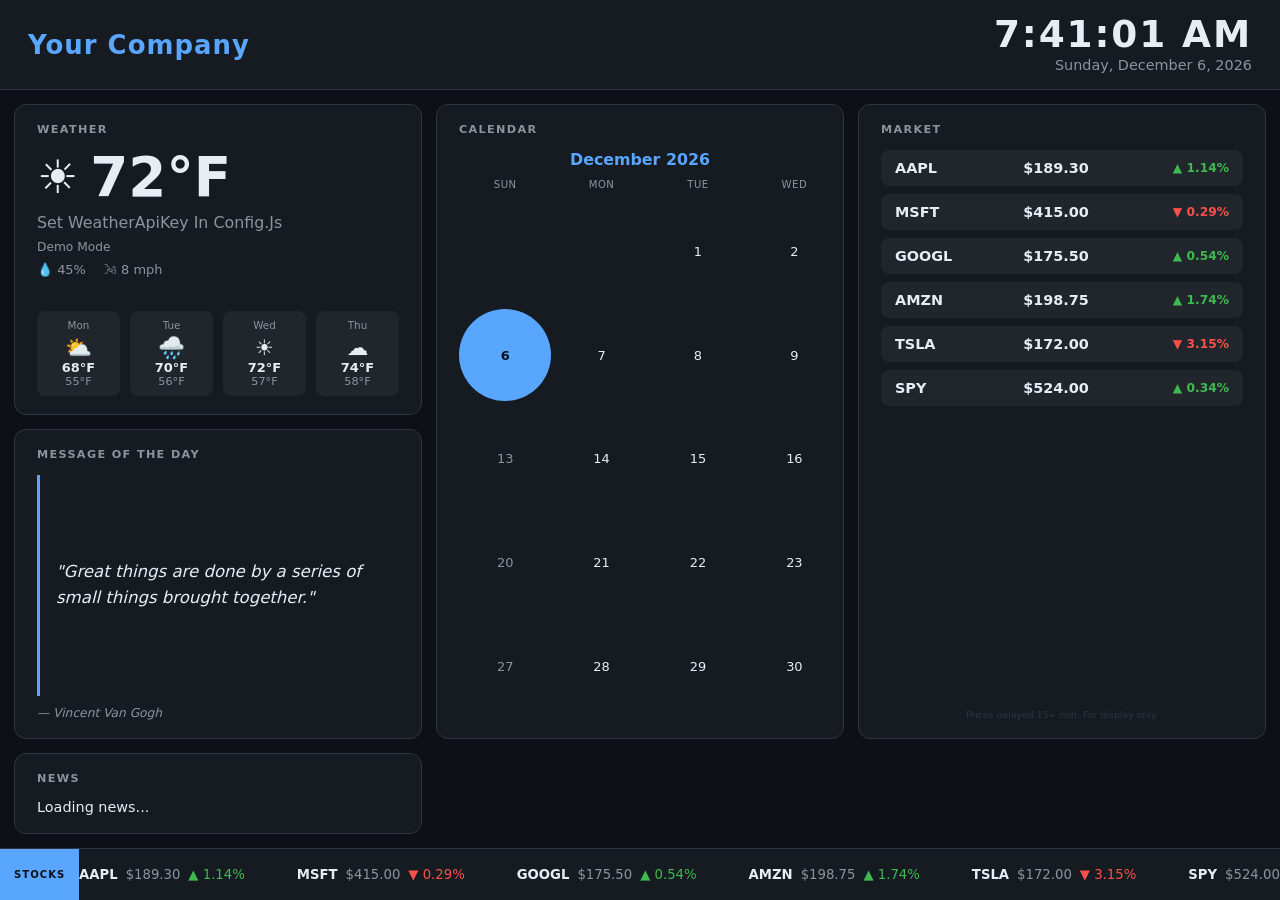
==== index.html @ c3331599 "Add self-contained office display dashboard Full-screen TV dashboard with weather, calendar, stock t" ====
<!DOCTYPE html>
<html lang="en">
<head>
  <meta charset="UTF-8" />
  <meta name="viewport" content="width=device-width, initial-scale=1.0" />
  <title>Office Display</title>
  <link rel="stylesheet" href="styles.css" />
</head>
<body>
  <!-- TOP BAR: Logo + Clock/Date -->
  <header class="top-bar">
    <div class="logo-area">
      <img id="company-logo" src="" alt="Company Logo" />
      <span id="company-name">Your Company</span>
    </div>
    <div class="clock-area">
      <div id="clock">00:00:00</div>
      <div id="date">Loading...</div>
    </div>
  </header>

  <!-- MAIN GRID -->
  <main class="grid">
    <!-- Weather -->
    <section class="card weather-card">
      <h2>Weather</h2>
      <div id="weather-content" class="weather-content">
        <div class="weather-main">
          <span id="weather-icon" class="weather-icon">&#9729;</span>
          <span id="weather-temp" class="weather-temp">--°F</span>
        </div>
        <div id="weather-desc" class="weather-desc">Loading...</div>
        <div id="weather-location" class="weather-location"></div>
        <div class="weather-details">
          <span>&#128167; <span id="weather-humidity">--%</span></span>
          <span>&#127788; <span id="weather-wind">-- mph</span></span>
        </div>
        <div id="weather-forecast" class="weather-forecast"></div>
      </div>
    </section>

    <!-- Calendar -->
    <section class="card calendar-card">
      <h2>Calendar</h2>
      <div id="calendar-container"></div>
    </section>

    <!-- Stock Ticker -->
    <section class="card stocks-card">
      <h2>Market</h2>
      <div id="stocks-container" class="stocks-container"></div>
      <div class="stocks-disclaimer">Prices delayed 15+ min. For display only.</div>
    </section>

    <!-- Daily Message -->
    <section class="card message-card">
      <h2>Message of the Day</h2>
      <blockquote id="daily-message" class="daily-message">Loading...</blockquote>
      <cite id="daily-author" class="daily-author"></cite>
    </section>

    <!-- News Ticker -->
    <section class="card news-card">
      <h2>News</h2>
      <div id="news-container" class="news-container">
        <div id="news-ticker" class="news-ticker">Loading news...</div>
      </div>
    </section>
  </main>

  <!-- BOTTOM TICKER BAR -->
  <footer class="ticker-bar">
    <div class="ticker-label">STOCKS</div>
    <div class="ticker-track-wrapper">
      <div id="bottom-ticker" class="ticker-track">Loading...</div>
    </div>
  </footer>

  <script src="config.js"></script>
  <script src="app.js"></script>
</body>
</html>
---- styles.css ----
/* ============================================================
   OFFICE DISPLAY — STYLES
   1920×1080 (16:9) optimized, scales to any TV resolution
   ============================================================ */

:root {
  --bg:         #0d1117;
  --surface:    #161b22;
  --surface2:   #21262d;
  --border:     #30363d;
  --accent:     #58a6ff;
  --accent2:    #3fb950;
  --red:        #f85149;
  --yellow:     #d29922;
  --text:       #e6edf3;
  --text-muted: #8b949e;
  --font:       'Segoe UI', system-ui, sans-serif;

  --header-h:   90px;
  --footer-h:   52px;
  --gap:        14px;
  --radius:     12px;
}

*, *::before, *::after { box-sizing: border-box; margin: 0; padding: 0; }

html, body {
  width: 100%; height: 100%;
  background: var(--bg);
  color: var(--text);
  font-family: var(--font);
  overflow: hidden;
  user-select: none;
}

/* ── TOP BAR ─────────────────────────────────────────────── */
.top-bar {
  position: fixed;
  top: 0; left: 0; right: 0;
  height: var(--header-h);
  background: var(--surface);
  border-bottom: 1px solid var(--border);
  display: flex;
  align-items: center;
  justify-content: space-between;
  padding: 0 28px;
  z-index: 100;
}

.logo-area {
  display: flex;
  align-items: center;
  gap: 14px;
}

#company-logo {
  height: 52px;
  max-width: 180px;
  object-fit: contain;
  display: none; /* shown by JS when src is set */
}

#company-name {
  font-size: 1.8rem;
  font-weight: 700;
  letter-spacing: 0.04em;
  color: var(--accent);
}

.clock-area {
  text-align: right;
}

#clock {
  font-size: 2.6rem;
  font-weight: 700;
  font-variant-numeric: tabular-nums;
  letter-spacing: 0.05em;
  line-height: 1;
}

#date {
  font-size: 1rem;
  color: var(--text-muted);
  margin-top: 4px;
}

/* ── MAIN GRID ───────────────────────────────────────────── */
main.grid {
  position: fixed;
  top: var(--header-h);
  bottom: var(--footer-h);
  left: 0; right: 0;
  display: grid;
  grid-template-columns: 1fr 1fr 1fr;
  grid-template-rows: 1fr 1fr;
  gap: var(--gap);
  padding: var(--gap);
}

/* card layout assignments */
.weather-card  { grid-column: 1; grid-row: 1; }
.calendar-card { grid-column: 2; grid-row: 1 / span 2; }
.stocks-card   { grid-column: 3; grid-row: 1 / span 2; }
.message-card  { grid-column: 1; grid-row: 2; }
.news-card     { display: none; } /* news shown in footer ticker instead */

/* ── CARD BASE ───────────────────────────────────────────── */
.card {
  background: var(--surface);
  border: 1px solid var(--border);
  border-radius: var(--radius);
  padding: 18px 22px;
  display: flex;
  flex-direction: column;
  overflow: hidden;
}

.card h2 {
  font-size: 0.78rem;
  font-weight: 600;
  letter-spacing: 0.12em;
  text-transform: uppercase;
  color: var(--text-muted);
  margin-bottom: 14px;
  flex-shrink: 0;
}

/* ── WEATHER ─────────────────────────────────────────────── */
.weather-content { flex: 1; display: flex; flex-direction: column; gap: 8px; }

.weather-main {
  display: flex;
  align-items: center;
  gap: 12px;
  flex-shrink: 0;
}

.weather-icon {
  font-size: 3.2rem;
  line-height: 1;
}

.weather-temp {
  font-size: 3.8rem;
  font-weight: 700;
  font-variant-numeric: tabular-nums;
  line-height: 1;
}

.weather-desc {
  font-size: 1.1rem;
  color: var(--text-muted);
  text-transform: capitalize;
}

.weather-location {
  font-size: 0.85rem;
  color: var(--text-muted);
}

.weather-details {
  display: flex;
  gap: 18px;
  font-size: 0.9rem;
  color: var(--text-muted);
}

.weather-forecast {
  display: flex;
  gap: 10px;
  margin-top: auto;
  flex-wrap: wrap;
}

.forecast-day {
  background: var(--surface2);
  border-radius: 8px;
  padding: 8px 10px;
  text-align: center;
  min-width: 68px;
  flex: 1;
}

.forecast-day .f-label { font-size: 0.72rem; color: var(--text-muted); margin-bottom: 4px; }
.forecast-day .f-icon  { font-size: 1.5rem; }
.forecast-day .f-hi    { font-size: 0.9rem; font-weight: 600; }
.forecast-day .f-lo    { font-size: 0.78rem; color: var(--text-muted); }

/* ── CALENDAR ────────────────────────────────────────────── */
#calendar-container {
  flex: 1;
  display: flex;
  flex-direction: column;
}

.cal-header {
  display: flex;
  justify-content: center;
  font-size: 1.1rem;
  font-weight: 600;
  margin-bottom: 10px;
  color: var(--accent);
}

.cal-grid {
  display: grid;
  grid-template-columns: repeat(7, 1fr);
  gap: 4px;
  flex: 1;
}

.cal-grid .day-name {
  font-size: 0.7rem;
  color: var(--text-muted);
  text-align: center;
  text-transform: uppercase;
  letter-spacing: 0.05em;
  padding-bottom: 4px;
}

.cal-grid .day {
  aspect-ratio: 1;
  display: flex;
  align-items: center;
  justify-content: center;
  border-radius: 6px;
  font-size: 0.9rem;
  font-variant-numeric: tabular-nums;
  cursor: default;
}

.cal-grid .day.empty        { background: transparent; }
.cal-grid .day.other-month  { color: var(--border); }
.cal-grid .day.today {
  background: var(--accent);
  color: #0d1117;
  font-weight: 700;
  border-radius: 50%;
}
.cal-grid .day.weekend      { color: var(--text-muted); }

/* ── STOCKS ──────────────────────────────────────────────── */
.stocks-container {
  flex: 1;
  display: flex;
  flex-direction: column;
  gap: 8px;
  overflow: hidden;
}

.stock-row {
  display: flex;
  align-items: center;
  justify-content: space-between;
  background: var(--surface2);
  border-radius: 8px;
  padding: 10px 14px;
  flex-shrink: 0;
}

.stock-symbol {
  font-size: 1rem;
  font-weight: 700;
  min-width: 60px;
}

.stock-price {
  font-size: 1rem;
  font-variant-numeric: tabular-nums;
  font-weight: 600;
}

.stock-change {
  font-size: 0.85rem;
  font-variant-numeric: tabular-nums;
  font-weight: 600;
  min-width: 72px;
  text-align: right;
}

.stock-change.up   { color: var(--accent2); }
.stock-change.down { color: var(--red); }
.stock-change.flat { color: var(--text-muted); }

.stocks-disclaimer {
  font-size: 0.65rem;
  color: var(--border);
  text-align: center;
  margin-top: 6px;
  flex-shrink: 0;
}

/* ── MESSAGE ─────────────────────────────────────────────── */
.message-card {
  justify-content: center;
}

.daily-message {
  font-size: 1.15rem;
  font-style: italic;
  line-height: 1.6;
  color: var(--text);
  border-left: 3px solid var(--accent);
  padding-left: 16px;
  flex: 1;
  display: flex;
  align-items: center;
}

.daily-author {
  font-size: 0.85rem;
  color: var(--text-muted);
  margin-top: 10px;
  flex-shrink: 0;
}

/* ── BOTTOM TICKER ───────────────────────────────────────── */
.ticker-bar {
  position: fixed;
  bottom: 0; left: 0; right: 0;
  height: var(--footer-h);
  background: var(--surface);
  border-top: 1px solid var(--border);
  display: flex;
  align-items: center;
  overflow: hidden;
  z-index: 100;
}

.ticker-label {
  background: var(--accent);
  color: #0d1117;
  font-size: 0.7rem;
  font-weight: 800;
  letter-spacing: 0.1em;
  padding: 0 14px;
  height: 100%;
  display: flex;
  align-items: center;
  flex-shrink: 0;
  z-index: 1;
}

.ticker-track-wrapper {
  flex: 1;
  overflow: hidden;
  position: relative;
  height: 100%;
  display: flex;
  align-items: center;
}

.ticker-track {
  display: flex;
  align-items: center;
  white-space: nowrap;
  font-size: 0.92rem;
  font-variant-numeric: tabular-nums;
  animation: ticker-scroll 60s linear infinite;
  will-change: transform;
}

@keyframes ticker-scroll {
  from { transform: translateX(100vw); }
  to   { transform: translateX(-100%); }
}

.ticker-item {
  margin-right: 52px;
  display: inline-flex;
  align-items: center;
  gap: 8px;
}

.ticker-sym  { font-weight: 700; color: var(--text); }
.ticker-price { color: var(--text-muted); }
.ticker-chg.up   { color: var(--accent2); }
.ticker-chg.down { color: var(--red); }
.ticker-chg.flat { color: var(--text-muted); }

/* ── NEWS CARD (hidden – shown via ticker bar on bottom) ─── */

/* ── RESPONSIVE SCALING ──────────────────────────────────── */
/* The dashboard is designed for 1920×1080.
   At other sizes the font-size on <html> scales everything. */
@media (max-width: 1400px) { html { font-size: 90%; } }
@media (max-width: 1100px) { html { font-size: 78%; } }
@media (max-width:  800px) {
  html { font-size: 65%; }
  main.grid {
    grid-template-columns: 1fr 1fr;
    grid-template-rows: auto auto auto;
  }
  .calendar-card { grid-column: 1 / span 2; grid-row: 2; }
  .stocks-card   { grid-column: 1 / span 2; grid-row: 3; }
  .message-card  { grid-column: 1 / span 2; grid-row: 4; }
}

/* ── UTILITY ─────────────────────────────────────────────── */
.loading { color: var(--text-muted); font-style: italic; }
.error   { color: var(--red); font-size: 0.85rem; }
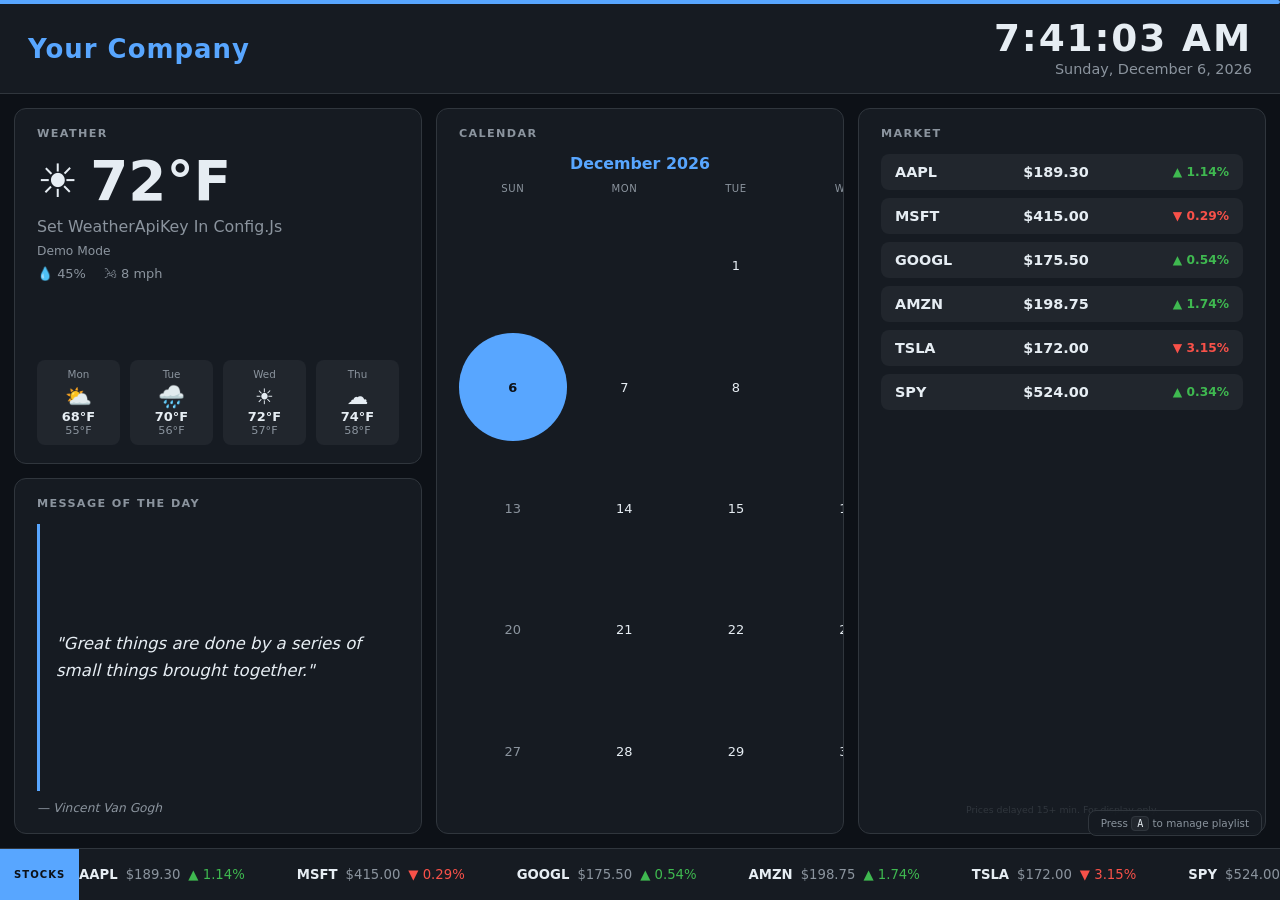
==== commit 994f1cfa: "Add Anthias-inspired playlist engine and management UI Ports the core digital-signage features from " ====
--- a/index.html
+++ b/index.html
@@ -7,8 +7,20 @@
   <link rel="stylesheet" href="styles.css" />
 </head>
 <body>
-  <!-- TOP BAR: Logo + Clock/Date -->
-  <header class="top-bar">
+
+  <!-- Slide progress bar (top of screen, always visible) -->
+  <div id="slide-progress-bar" class="slide-progress-bar"></div>
+
+  <!-- Fullscreen overlay for image / video / URL slides -->
+  <div id="slide-overlay" class="slide-overlay hidden">
+    <img      id="slide-img"    class="slide-asset hidden" alt="" />
+    <video    id="slide-video"  class="slide-asset hidden" autoplay muted playsinline></video>
+    <iframe   id="slide-iframe" class="slide-asset hidden" sandbox="allow-scripts allow-same-origin allow-forms allow-popups" allowfullscreen></iframe>
+    <div id="slide-name-badge" class="slide-name-badge"></div>
+  </div>
+
+  <!-- TOP BAR: Logo + Clock/Date (dashboard slide only) -->
+  <header class="top-bar dashboard-only">
     <div class="logo-area">
       <img id="company-logo" src="" alt="Company Logo" />
       <span id="company-name">Your Company</span>
@@ -19,8 +31,9 @@
     </div>
   </header>
 
-  <!-- MAIN GRID -->
-  <main class="grid">
+  <!-- MAIN GRID (dashboard slide only) -->
+  <main class="grid dashboard-only">
+
     <!-- Weather -->
     <section class="card weather-card">
       <h2>Weather</h2>
@@ -59,23 +72,19 @@
       <cite id="daily-author" class="daily-author"></cite>
     </section>
 
-    <!-- News Ticker -->
-    <section class="card news-card">
-      <h2>News</h2>
-      <div id="news-container" class="news-container">
-        <div id="news-ticker" class="news-ticker">Loading news...</div>
-      </div>
-    </section>
   </main>
 
-  <!-- BOTTOM TICKER BAR -->
-  <footer class="ticker-bar">
+  <!-- BOTTOM TICKER BAR (dashboard slide only) -->
+  <footer class="ticker-bar dashboard-only">
     <div class="ticker-label">STOCKS</div>
     <div class="ticker-track-wrapper">
       <div id="bottom-ticker" class="ticker-track">Loading...</div>
     </div>
   </footer>
 
+  <!-- Admin shortcut hint (shown briefly on load) -->
+  <div id="admin-hint" class="admin-hint">Press <kbd>A</kbd> to manage playlist</div>
+
   <script src="config.js"></script>
   <script src="app.js"></script>
 </body>
--- a/styles.css
+++ b/styles.css
@@ -20,6 +20,7 @@
   --footer-h:   52px;
   --gap:        14px;
   --radius:     12px;
+  --progress-h: 4px;
 }
 
 *, *::before, *::after { box-sizing: border-box; margin: 0; padding: 0; }
@@ -33,10 +34,98 @@
   user-select: none;
 }
 
+/* ── SLIDE PROGRESS BAR (always on top) ──────────────────── */
+
+.slide-progress-bar {
+  position: fixed;
+  top: 0; left: 0;
+  height: var(--progress-h);
+  width: 0%;
+  background: var(--accent);
+  z-index: 9999;
+  border-radius: 0 2px 2px 0;
+  /* transition set dynamically by JS */
+}
+
+/* ── SLIDE OVERLAY (image / video / url slides) ──────────── */
+
+.slide-overlay {
+  position: fixed;
+  inset: 0;
+  background: #000;
+  z-index: 200;
+  display: flex;
+  align-items: center;
+  justify-content: center;
+}
+
+.slide-overlay.hidden { display: none; }
+
+.slide-asset {
+  width: 100%;
+  height: 100%;
+  object-fit: contain; /* images/video fill while preserving ratio */
+  border: none;
+}
+
+.slide-asset.hidden { display: none; }
+
+/* iframes fill completely */
+iframe.slide-asset {
+  object-fit: unset;
+  position: absolute;
+  inset: 0;
+}
+
+.slide-name-badge {
+  position: absolute;
+  bottom: calc(var(--progress-h) + 8px);
+  left: 50%;
+  transform: translateX(-50%);
+  background: rgba(0,0,0,0.55);
+  color: var(--text-muted);
+  font-size: 0.75rem;
+  padding: 4px 14px;
+  border-radius: 20px;
+  letter-spacing: 0.06em;
+  pointer-events: none;
+  opacity: 0.8;
+}
+
+/* ── ADMIN SHORTCUT HINT ─────────────────────────────────── */
+
+.admin-hint {
+  position: fixed;
+  bottom: calc(var(--footer-h) + 12px);
+  right: 18px;
+  background: rgba(22,27,34,0.9);
+  border: 1px solid var(--border);
+  color: var(--text-muted);
+  font-size: 0.72rem;
+  padding: 6px 12px;
+  border-radius: 8px;
+  z-index: 300;
+  opacity: 0;
+  transition: opacity 0.5s;
+  pointer-events: none;
+}
+
+.admin-hint.visible { opacity: 1; }
+
+.admin-hint kbd {
+  background: var(--surface2);
+  border: 1px solid var(--border);
+  border-radius: 4px;
+  padding: 1px 5px;
+  font-size: 0.7rem;
+  color: var(--text);
+}
+
 /* ── TOP BAR ─────────────────────────────────────────────── */
+
 .top-bar {
   position: fixed;
-  top: 0; left: 0; right: 0;
+  top: var(--progress-h); left: 0; right: 0;
   height: var(--header-h);
   background: var(--surface);
   border-bottom: 1px solid var(--border);
@@ -46,6 +135,10 @@
   padding: 0 28px;
   z-index: 100;
 }
+
+.top-bar.hidden,
+main.grid.hidden,
+footer.ticker-bar.hidden { display: none; }
 
 .logo-area {
   display: flex;
@@ -57,7 +150,7 @@
   height: 52px;
   max-width: 180px;
   object-fit: contain;
-  display: none; /* shown by JS when src is set */
+  display: none;
 }
 
 #company-name {
@@ -67,9 +160,7 @@
   color: var(--accent);
 }
 
-.clock-area {
-  text-align: right;
-}
+.clock-area { text-align: right; }
 
 #clock {
   font-size: 2.6rem;
@@ -86,9 +177,10 @@
 }
 
 /* ── MAIN GRID ───────────────────────────────────────────── */
+
 main.grid {
   position: fixed;
-  top: var(--header-h);
+  top: calc(var(--header-h) + var(--progress-h));
   bottom: var(--footer-h);
   left: 0; right: 0;
   display: grid;
@@ -98,14 +190,13 @@
   padding: var(--gap);
 }
 
-/* card layout assignments */
 .weather-card  { grid-column: 1; grid-row: 1; }
 .calendar-card { grid-column: 2; grid-row: 1 / span 2; }
 .stocks-card   { grid-column: 3; grid-row: 1 / span 2; }
 .message-card  { grid-column: 1; grid-row: 2; }
-.news-card     { display: none; } /* news shown in footer ticker instead */
 
 /* ── CARD BASE ───────────────────────────────────────────── */
+
 .card {
   background: var(--surface);
   border: 1px solid var(--border);
@@ -127,6 +218,7 @@
 }
 
 /* ── WEATHER ─────────────────────────────────────────────── */
+
 .weather-content { flex: 1; display: flex; flex-direction: column; gap: 8px; }
 
 .weather-main {
@@ -136,11 +228,7 @@
   flex-shrink: 0;
 }
 
-.weather-icon {
-  font-size: 3.2rem;
-  line-height: 1;
-}
-
+.weather-icon { font-size: 3.2rem; line-height: 1; }
 .weather-temp {
   font-size: 3.8rem;
   font-weight: 700;
@@ -148,16 +236,8 @@
   line-height: 1;
 }
 
-.weather-desc {
-  font-size: 1.1rem;
-  color: var(--text-muted);
-  text-transform: capitalize;
-}
-
-.weather-location {
-  font-size: 0.85rem;
-  color: var(--text-muted);
-}
+.weather-desc    { font-size: 1.1rem; color: var(--text-muted); text-transform: capitalize; }
+.weather-location { font-size: 0.85rem; color: var(--text-muted); }
 
 .weather-details {
   display: flex;
@@ -188,6 +268,7 @@
 .forecast-day .f-lo    { font-size: 0.78rem; color: var(--text-muted); }
 
 /* ── CALENDAR ────────────────────────────────────────────── */
+
 #calendar-container {
   flex: 1;
   display: flex;
@@ -227,20 +308,20 @@
   border-radius: 6px;
   font-size: 0.9rem;
   font-variant-numeric: tabular-nums;
-  cursor: default;
-}
-
-.cal-grid .day.empty        { background: transparent; }
-.cal-grid .day.other-month  { color: var(--border); }
+}
+
+.cal-grid .day.empty       { background: transparent; }
+.cal-grid .day.other-month { color: var(--border); }
 .cal-grid .day.today {
   background: var(--accent);
   color: #0d1117;
   font-weight: 700;
   border-radius: 50%;
 }
-.cal-grid .day.weekend      { color: var(--text-muted); }
+.cal-grid .day.weekend { color: var(--text-muted); }
 
 /* ── STOCKS ──────────────────────────────────────────────── */
+
 .stocks-container {
   flex: 1;
   display: flex;
@@ -259,26 +340,9 @@
   flex-shrink: 0;
 }
 
-.stock-symbol {
-  font-size: 1rem;
-  font-weight: 700;
-  min-width: 60px;
-}
-
-.stock-price {
-  font-size: 1rem;
-  font-variant-numeric: tabular-nums;
-  font-weight: 600;
-}
-
-.stock-change {
-  font-size: 0.85rem;
-  font-variant-numeric: tabular-nums;
-  font-weight: 600;
-  min-width: 72px;
-  text-align: right;
-}
-
+.stock-symbol  { font-size: 1rem; font-weight: 700; min-width: 60px; }
+.stock-price   { font-size: 1rem; font-variant-numeric: tabular-nums; font-weight: 600; }
+.stock-change  { font-size: 0.85rem; font-variant-numeric: tabular-nums; font-weight: 600; min-width: 72px; text-align: right; }
 .stock-change.up   { color: var(--accent2); }
 .stock-change.down { color: var(--red); }
 .stock-change.flat { color: var(--text-muted); }
@@ -292,9 +356,8 @@
 }
 
 /* ── MESSAGE ─────────────────────────────────────────────── */
-.message-card {
-  justify-content: center;
-}
+
+.message-card { justify-content: center; }
 
 .daily-message {
   font-size: 1.15rem;
@@ -316,6 +379,7 @@
 }
 
 /* ── BOTTOM TICKER ───────────────────────────────────────── */
+
 .ticker-bar {
   position: fixed;
   bottom: 0; left: 0; right: 0;
@@ -366,24 +430,15 @@
   to   { transform: translateX(-100%); }
 }
 
-.ticker-item {
-  margin-right: 52px;
-  display: inline-flex;
-  align-items: center;
-  gap: 8px;
-}
-
-.ticker-sym  { font-weight: 700; color: var(--text); }
+.ticker-item { margin-right: 52px; display: inline-flex; align-items: center; gap: 8px; }
+.ticker-sym   { font-weight: 700; color: var(--text); }
 .ticker-price { color: var(--text-muted); }
 .ticker-chg.up   { color: var(--accent2); }
 .ticker-chg.down { color: var(--red); }
 .ticker-chg.flat { color: var(--text-muted); }
 
-/* ── NEWS CARD (hidden – shown via ticker bar on bottom) ─── */
-
 /* ── RESPONSIVE SCALING ──────────────────────────────────── */
-/* The dashboard is designed for 1920×1080.
-   At other sizes the font-size on <html> scales everything. */
+
 @media (max-width: 1400px) { html { font-size: 90%; } }
 @media (max-width: 1100px) { html { font-size: 78%; } }
 @media (max-width:  800px) {
@@ -398,5 +453,415 @@
 }
 
 /* ── UTILITY ─────────────────────────────────────────────── */
+
 .loading { color: var(--text-muted); font-style: italic; }
 .error   { color: var(--red); font-size: 0.85rem; }
+.hidden  { display: none !important; }
+
+/* ============================================================
+   ADMIN UI STYLES
+   ============================================================ */
+
+.admin-body {
+  overflow: auto;
+  background: var(--bg);
+  min-height: 100vh;
+}
+
+.admin-header {
+  position: sticky;
+  top: 0;
+  background: var(--surface);
+  border-bottom: 1px solid var(--border);
+  padding: 16px 28px;
+  display: flex;
+  align-items: center;
+  justify-content: space-between;
+  z-index: 50;
+}
+
+.admin-header h1 {
+  font-size: 1.2rem;
+  font-weight: 700;
+  color: var(--accent);
+  display: flex;
+  align-items: center;
+  gap: 10px;
+}
+
+.admin-header h1 .dot {
+  width: 10px; height: 10px;
+  background: var(--accent2);
+  border-radius: 50%;
+  display: inline-block;
+  animation: pulse 2s infinite;
+}
+
+@keyframes pulse {
+  0%,100% { opacity: 1; }
+  50%      { opacity: 0.3; }
+}
+
+.admin-nav { display: flex; align-items: center; gap: 10px; }
+
+.btn {
+  display: inline-flex;
+  align-items: center;
+  gap: 6px;
+  padding: 8px 16px;
+  border-radius: 8px;
+  font-size: 0.85rem;
+  font-weight: 600;
+  border: 1px solid transparent;
+  cursor: pointer;
+  transition: opacity 0.15s, background 0.15s;
+  text-decoration: none;
+  font-family: var(--font);
+}
+
+.btn:hover { opacity: 0.85; }
+
+.btn-primary  { background: var(--accent);  color: #0d1117; border-color: var(--accent);  }
+.btn-success  { background: var(--accent2); color: #0d1117; border-color: var(--accent2); }
+.btn-danger   { background: var(--red);     color: #fff;    border-color: var(--red);     }
+.btn-ghost    { background: transparent;    color: var(--text); border-color: var(--border); }
+.btn-sm       { padding: 5px 10px; font-size: 0.78rem; }
+
+.admin-main { max-width: 960px; margin: 0 auto; padding: 28px 24px 80px; }
+
+/* ── Playlist table ──────────────────────────────────────── */
+
+.playlist-header {
+  display: flex;
+  align-items: center;
+  justify-content: space-between;
+  margin-bottom: 16px;
+}
+
+.playlist-header h2 {
+  font-size: 1rem;
+  font-weight: 600;
+  color: var(--text);
+}
+
+.playlist-meta {
+  font-size: 0.8rem;
+  color: var(--text-muted);
+}
+
+.asset-list { display: flex; flex-direction: column; gap: 10px; }
+
+.asset-row {
+  background: var(--surface);
+  border: 1px solid var(--border);
+  border-radius: var(--radius);
+  padding: 14px 16px;
+  display: grid;
+  grid-template-columns: 32px 1fr auto;
+  align-items: center;
+  gap: 14px;
+  transition: border-color 0.15s;
+}
+
+.asset-row:hover { border-color: var(--accent); }
+.asset-row.disabled { opacity: 0.45; }
+
+.asset-drag-handle {
+  color: var(--border);
+  font-size: 1.1rem;
+  cursor: grab;
+  text-align: center;
+  line-height: 1;
+}
+
+.asset-drag-handle:active { cursor: grabbing; }
+
+.asset-info { min-width: 0; }
+
+.asset-name {
+  font-size: 0.95rem;
+  font-weight: 600;
+  color: var(--text);
+  white-space: nowrap;
+  overflow: hidden;
+  text-overflow: ellipsis;
+}
+
+.asset-meta {
+  display: flex;
+  align-items: center;
+  gap: 10px;
+  margin-top: 4px;
+  flex-wrap: wrap;
+}
+
+.badge {
+  font-size: 0.65rem;
+  font-weight: 700;
+  letter-spacing: 0.08em;
+  text-transform: uppercase;
+  padding: 2px 8px;
+  border-radius: 20px;
+}
+
+.badge-dashboard { background: rgba(88,166,255,0.15); color: var(--accent);  }
+.badge-image     { background: rgba(63,185,80,0.15);  color: var(--accent2); }
+.badge-video     { background: rgba(210,153,34,0.2);  color: var(--yellow);  }
+.badge-url       { background: rgba(248,81,73,0.15);  color: var(--red);     }
+
+.asset-schedule-info {
+  font-size: 0.72rem;
+  color: var(--text-muted);
+}
+
+.asset-duration {
+  font-size: 0.72rem;
+  color: var(--text-muted);
+}
+
+.asset-actions {
+  display: flex;
+  align-items: center;
+  gap: 6px;
+  flex-shrink: 0;
+}
+
+/* Toggle switch */
+.toggle-switch {
+  position: relative;
+  width: 36px;
+  height: 20px;
+  flex-shrink: 0;
+}
+
+.toggle-switch input { opacity: 0; width: 0; height: 0; }
+
+.toggle-track {
+  position: absolute;
+  inset: 0;
+  background: var(--surface2);
+  border: 1px solid var(--border);
+  border-radius: 20px;
+  cursor: pointer;
+  transition: background 0.2s;
+}
+
+.toggle-track::after {
+  content: '';
+  position: absolute;
+  top: 2px; left: 2px;
+  width: 14px; height: 14px;
+  background: var(--text-muted);
+  border-radius: 50%;
+  transition: transform 0.2s, background 0.2s;
+}
+
+.toggle-switch input:checked + .toggle-track {
+  background: rgba(63,185,80,0.3);
+  border-color: var(--accent2);
+}
+
+.toggle-switch input:checked + .toggle-track::after {
+  transform: translateX(16px);
+  background: var(--accent2);
+}
+
+/* Empty state */
+.empty-state {
+  text-align: center;
+  padding: 60px 20px;
+  color: var(--text-muted);
+}
+
+.empty-state .empty-icon { font-size: 3rem; margin-bottom: 12px; }
+.empty-state p { font-size: 0.95rem; }
+
+/* ── Modal ───────────────────────────────────────────────── */
+
+.modal-backdrop {
+  position: fixed;
+  inset: 0;
+  background: rgba(0,0,0,0.65);
+  z-index: 400;
+  display: flex;
+  align-items: center;
+  justify-content: center;
+  padding: 20px;
+}
+
+.modal-backdrop.hidden { display: none; }
+
+.modal {
+  background: var(--surface);
+  border: 1px solid var(--border);
+  border-radius: 14px;
+  width: 100%;
+  max-width: 540px;
+  max-height: 90vh;
+  overflow-y: auto;
+  box-shadow: 0 24px 64px rgba(0,0,0,0.5);
+}
+
+.modal-header {
+  padding: 20px 24px 0;
+  display: flex;
+  align-items: center;
+  justify-content: space-between;
+}
+
+.modal-header h3 { font-size: 1rem; font-weight: 700; }
+
+.modal-close {
+  background: none;
+  border: none;
+  color: var(--text-muted);
+  font-size: 1.4rem;
+  cursor: pointer;
+  line-height: 1;
+  padding: 0 4px;
+}
+
+.modal-close:hover { color: var(--text); }
+
+.modal-body { padding: 20px 24px; }
+
+.modal-footer {
+  padding: 0 24px 20px;
+  display: flex;
+  justify-content: flex-end;
+  gap: 10px;
+}
+
+/* ── Form ────────────────────────────────────────────────── */
+
+.form-group { margin-bottom: 16px; }
+
+.form-row {
+  display: grid;
+  grid-template-columns: 1fr 1fr;
+  gap: 12px;
+}
+
+label {
+  display: block;
+  font-size: 0.78rem;
+  font-weight: 600;
+  color: var(--text-muted);
+  margin-bottom: 6px;
+  letter-spacing: 0.04em;
+  text-transform: uppercase;
+}
+
+input[type="text"],
+input[type="url"],
+input[type="number"],
+input[type="date"],
+input[type="time"],
+select,
+textarea {
+  width: 100%;
+  background: var(--surface2);
+  border: 1px solid var(--border);
+  border-radius: 8px;
+  color: var(--text);
+  font-family: var(--font);
+  font-size: 0.9rem;
+  padding: 8px 12px;
+  outline: none;
+  transition: border-color 0.15s;
+}
+
+input:focus, select:focus, textarea:focus {
+  border-color: var(--accent);
+}
+
+input[type="file"] {
+  background: var(--surface2);
+  border: 1px solid var(--border);
+  border-radius: 8px;
+  color: var(--text);
+  font-family: var(--font);
+  font-size: 0.85rem;
+  padding: 6px 10px;
+  width: 100%;
+  cursor: pointer;
+}
+
+.form-hint {
+  font-size: 0.72rem;
+  color: var(--text-muted);
+  margin-top: 4px;
+}
+
+.field-hidden { display: none; }
+
+/* Days-of-week checkboxes */
+.dow-grid {
+  display: flex;
+  gap: 6px;
+  flex-wrap: wrap;
+}
+
+.dow-btn {
+  background: var(--surface2);
+  border: 1px solid var(--border);
+  color: var(--text-muted);
+  font-size: 0.72rem;
+  font-weight: 600;
+  width: 36px;
+  height: 36px;
+  border-radius: 8px;
+  cursor: pointer;
+  display: flex;
+  align-items: center;
+  justify-content: center;
+  transition: background 0.15s, color 0.15s, border-color 0.15s;
+}
+
+.dow-btn.active {
+  background: rgba(88,166,255,0.2);
+  border-color: var(--accent);
+  color: var(--accent);
+}
+
+/* Section divider */
+.form-section-title {
+  font-size: 0.7rem;
+  font-weight: 700;
+  letter-spacing: 0.1em;
+  text-transform: uppercase;
+  color: var(--text-muted);
+  border-bottom: 1px solid var(--border);
+  padding-bottom: 6px;
+  margin-bottom: 14px;
+  margin-top: 4px;
+}
+
+/* Toast notification */
+.toast {
+  position: fixed;
+  bottom: 24px;
+  left: 50%;
+  transform: translateX(-50%) translateY(20px);
+  background: var(--surface2);
+  border: 1px solid var(--accent2);
+  color: var(--text);
+  font-size: 0.85rem;
+  padding: 10px 20px;
+  border-radius: 8px;
+  z-index: 500;
+  opacity: 0;
+  transition: opacity 0.3s, transform 0.3s;
+  pointer-events: none;
+}
+
+.toast.visible {
+  opacity: 1;
+  transform: translateX(-50%) translateY(0);
+}
+
+/* Drag-over highlight */
+.asset-row.drag-over {
+  border-color: var(--accent);
+  background: rgba(88,166,255,0.05);
+}
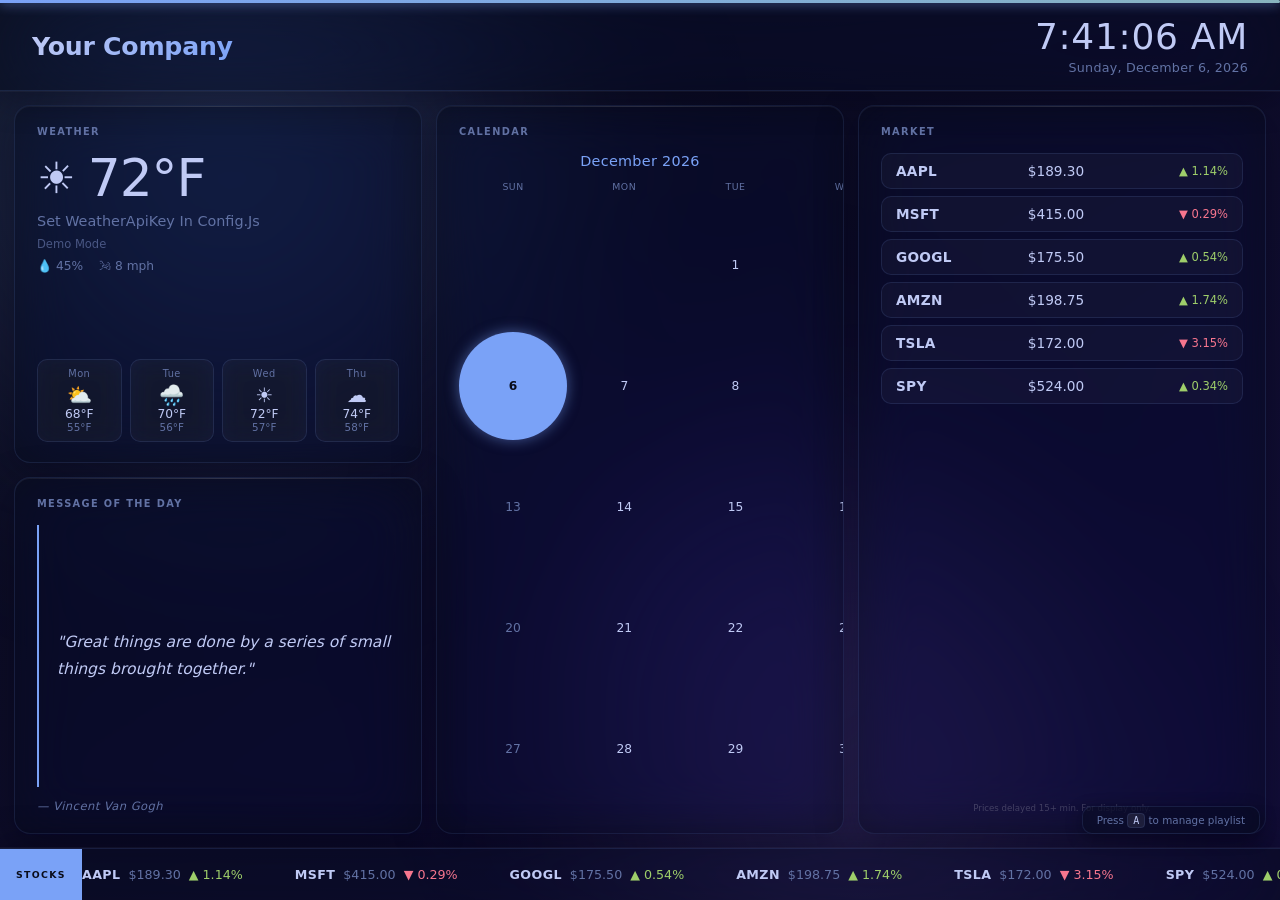
==== commit 3417254e: "Add glassmorphism aesthetic and theme system Visual overhaul to Apple-style glassmorphism: - Animate" ====
--- a/index.html
+++ b/index.html
@@ -7,6 +7,13 @@
   <link rel="stylesheet" href="styles.css" />
 </head>
 <body>
+
+  <!-- Animated background blobs (glassmorphism base layer) -->
+  <div class="bg-layer">
+    <div class="bg-blob b1"></div>
+    <div class="bg-blob b2"></div>
+    <div class="bg-blob b3"></div>
+  </div>
 
   <!-- Slide progress bar (top of screen, always visible) -->
   <div id="slide-progress-bar" class="slide-progress-bar"></div>
@@ -19,7 +26,7 @@
     <div id="slide-name-badge" class="slide-name-badge"></div>
   </div>
 
-  <!-- TOP BAR: Logo + Clock/Date (dashboard slide only) -->
+  <!-- TOP BAR: Logo + Clock/Date -->
   <header class="top-bar dashboard-only">
     <div class="logo-area">
       <img id="company-logo" src="" alt="Company Logo" />
@@ -31,10 +38,9 @@
     </div>
   </header>
 
-  <!-- MAIN GRID (dashboard slide only) -->
+  <!-- MAIN GRID -->
   <main class="grid dashboard-only">
 
-    <!-- Weather -->
     <section class="card weather-card">
       <h2>Weather</h2>
       <div id="weather-content" class="weather-content">
@@ -52,20 +58,17 @@
       </div>
     </section>
 
-    <!-- Calendar -->
     <section class="card calendar-card">
       <h2>Calendar</h2>
       <div id="calendar-container"></div>
     </section>
 
-    <!-- Stock Ticker -->
     <section class="card stocks-card">
       <h2>Market</h2>
       <div id="stocks-container" class="stocks-container"></div>
       <div class="stocks-disclaimer">Prices delayed 15+ min. For display only.</div>
     </section>
 
-    <!-- Daily Message -->
     <section class="card message-card">
       <h2>Message of the Day</h2>
       <blockquote id="daily-message" class="daily-message">Loading...</blockquote>
@@ -74,7 +77,7 @@
 
   </main>
 
-  <!-- BOTTOM TICKER BAR (dashboard slide only) -->
+  <!-- BOTTOM TICKER BAR -->
   <footer class="ticker-bar dashboard-only">
     <div class="ticker-label">STOCKS</div>
     <div class="ticker-track-wrapper">
@@ -82,10 +85,11 @@
     </div>
   </footer>
 
-  <!-- Admin shortcut hint (shown briefly on load) -->
+  <!-- Admin shortcut hint -->
   <div id="admin-hint" class="admin-hint">Press <kbd>A</kbd> to manage playlist</div>
 
   <script src="config.js"></script>
+  <script src="themes.js"></script>
   <script src="app.js"></script>
 </body>
 </html>
--- a/styles.css
+++ b/styles.css
@@ -1,53 +1,126 @@
 /* ============================================================
-   OFFICE DISPLAY — STYLES
-   1920×1080 (16:9) optimized, scales to any TV resolution
+   OFFICE DISPLAY — GLASSMORPHISM DESIGN SYSTEM
+   Theme colors are driven by CSS custom properties set by
+   themes.js. The variables below are the fallback defaults
+   (Midnight theme).
    ============================================================ */
 
 :root {
-  --bg:         #0d1117;
-  --surface:    #161b22;
-  --surface2:   #21262d;
-  --border:     #30363d;
-  --accent:     #58a6ff;
-  --accent2:    #3fb950;
-  --red:        #f85149;
-  --yellow:     #d29922;
-  --text:       #e6edf3;
-  --text-muted: #8b949e;
-  --font:       'Segoe UI', system-ui, sans-serif;
-
-  --header-h:   90px;
+  /* Theme-driven (overridden by themes.js at runtime) */
+  --bg-start:      #090c1a;
+  --bg-end:        #130e3a;
+  --blob-1:        rgba(122,162,247,0.30);
+  --blob-2:        rgba(187,154,247,0.22);
+  --blob-3:        rgba(56,42,130,0.38);
+  --glass-bg:      rgba(9,12,26,0.52);
+  --glass-border:  rgba(122,162,247,0.13);
+  --glass-shadow:  rgba(0,0,20,0.40);
+  --accent:        #7aa2f7;
+  --accent2:       #9ece6a;
+  --red:           #f7768e;
+  --yellow:        #e0af68;
+  --text:          #c0caf5;
+  --text-muted:    #6272a4;
+  --ticker-accent: #7aa2f7;
+
+  /* Layout */
+  --header-h:   88px;
   --footer-h:   52px;
+  --progress-h: 3px;
   --gap:        14px;
-  --radius:     12px;
-  --progress-h: 4px;
+  --radius:     16px;
+  --radius-sm:  10px;
+  --font:       -apple-system, 'SF Pro Display', 'Segoe UI', system-ui, sans-serif;
+
+  /* Glass helpers */
+  --blur:        blur(28px) saturate(180%);
+  --blur-heavy:  blur(48px) saturate(200%);
+  --blur-light:  blur(16px) saturate(160%);
 }
 
 *, *::before, *::after { box-sizing: border-box; margin: 0; padding: 0; }
 
 html, body {
   width: 100%; height: 100%;
-  background: var(--bg);
   color: var(--text);
   font-family: var(--font);
   overflow: hidden;
   user-select: none;
-}
-
-/* ── SLIDE PROGRESS BAR (always on top) ──────────────────── */
+  -webkit-font-smoothing: antialiased;
+}
+
+body {
+  background: linear-gradient(145deg, var(--bg-start) 0%, var(--bg-end) 100%);
+}
+
+/* ── BACKGROUND BLOB LAYER ───────────────────────────────── */
+/* Gives the glassmorphism blur something to work with        */
+
+.bg-layer {
+  position: fixed;
+  inset: 0;
+  z-index: -1;
+  overflow: hidden;
+  pointer-events: none;
+}
+
+.bg-blob {
+  position: absolute;
+  border-radius: 50%;
+  filter: blur(90px);
+  will-change: transform;
+}
+
+.bg-blob.b1 {
+  width: 65vw; height: 65vw;
+  top: -20vw; left: -15vw;
+  background: radial-gradient(circle, var(--blob-1), transparent 70%);
+  animation: float1 18s ease-in-out infinite;
+}
+
+.bg-blob.b2 {
+  width: 55vw; height: 55vw;
+  bottom: -18vw; right: 5vw;
+  background: radial-gradient(circle, var(--blob-2), transparent 70%);
+  animation: float2 22s ease-in-out infinite;
+}
+
+.bg-blob.b3 {
+  width: 45vw; height: 45vw;
+  top: 35%; left: 35%;
+  background: radial-gradient(circle, var(--blob-3), transparent 70%);
+  animation: float3 26s ease-in-out infinite;
+}
+
+@keyframes float1 {
+  0%,100% { transform: translate(0, 0) scale(1); }
+  33%     { transform: translate(3vw, 2vh) scale(1.05); }
+  66%     { transform: translate(-2vw, 3vh) scale(0.97); }
+}
+@keyframes float2 {
+  0%,100% { transform: translate(0, 0) scale(1); }
+  40%     { transform: translate(-4vw, -2vh) scale(1.06); }
+  70%     { transform: translate(2vw, -3vh) scale(0.96); }
+}
+@keyframes float3 {
+  0%,100% { transform: translate(0, 0) scale(1); }
+  50%     { transform: translate(-3vw, 4vh) scale(1.08); }
+}
+
+/* ── SLIDE PROGRESS BAR ──────────────────────────────────── */
 
 .slide-progress-bar {
   position: fixed;
   top: 0; left: 0;
   height: var(--progress-h);
   width: 0%;
-  background: var(--accent);
+  background: linear-gradient(90deg, var(--accent), color-mix(in srgb, var(--accent) 60%, var(--accent2)));
   z-index: 9999;
   border-radius: 0 2px 2px 0;
-  /* transition set dynamically by JS */
-}
-
-/* ── SLIDE OVERLAY (image / video / url slides) ──────────── */
+  box-shadow: 0 0 12px var(--accent);
+}
+
+/* ── SLIDE OVERLAY ───────────────────────────────────────── */
 
 .slide-overlay {
   position: fixed;
@@ -64,13 +137,12 @@
 .slide-asset {
   width: 100%;
   height: 100%;
-  object-fit: contain; /* images/video fill while preserving ratio */
+  object-fit: contain;
   border: none;
 }
 
 .slide-asset.hidden { display: none; }
 
-/* iframes fill completely */
 iframe.slide-asset {
   object-fit: unset;
   position: absolute;
@@ -79,42 +151,47 @@
 
 .slide-name-badge {
   position: absolute;
-  bottom: calc(var(--progress-h) + 8px);
+  bottom: calc(var(--progress-h) + 10px);
   left: 50%;
   transform: translateX(-50%);
-  background: rgba(0,0,0,0.55);
-  color: var(--text-muted);
-  font-size: 0.75rem;
-  padding: 4px 14px;
+  background: rgba(0,0,0,0.50);
+  backdrop-filter: blur(12px);
+  -webkit-backdrop-filter: blur(12px);
+  color: rgba(255,255,255,0.55);
+  font-size: 0.72rem;
+  padding: 4px 16px;
   border-radius: 20px;
-  letter-spacing: 0.06em;
+  letter-spacing: 0.07em;
   pointer-events: none;
-  opacity: 0.8;
-}
-
-/* ── ADMIN SHORTCUT HINT ─────────────────────────────────── */
+  border: 1px solid rgba(255,255,255,0.08);
+}
+
+/* ── ADMIN HINT ──────────────────────────────────────────── */
 
 .admin-hint {
   position: fixed;
-  bottom: calc(var(--footer-h) + 12px);
-  right: 18px;
-  background: rgba(22,27,34,0.9);
-  border: 1px solid var(--border);
+  bottom: calc(var(--footer-h) + 14px);
+  right: 20px;
+  background: var(--glass-bg);
+  backdrop-filter: var(--blur-light);
+  -webkit-backdrop-filter: var(--blur-light);
+  border: 1px solid var(--glass-border);
   color: var(--text-muted);
   font-size: 0.72rem;
-  padding: 6px 12px;
-  border-radius: 8px;
+  padding: 7px 14px;
+  border-radius: var(--radius-sm);
   z-index: 300;
   opacity: 0;
   transition: opacity 0.5s;
   pointer-events: none;
+  box-shadow: 0 4px 16px var(--glass-shadow);
 }
 
 .admin-hint.visible { opacity: 1; }
 
 .admin-hint kbd {
-  background: var(--surface2);
-  border: 1px solid var(--border);
+  background: rgba(255,255,255,0.08);
+  border: 1px solid var(--glass-border);
   border-radius: 4px;
   padding: 1px 5px;
   font-size: 0.7rem;
@@ -127,12 +204,15 @@
   position: fixed;
   top: var(--progress-h); left: 0; right: 0;
   height: var(--header-h);
-  background: var(--surface);
-  border-bottom: 1px solid var(--border);
+  background: var(--glass-bg);
+  backdrop-filter: var(--blur-heavy);
+  -webkit-backdrop-filter: var(--blur-heavy);
+  border-bottom: 1px solid var(--glass-border);
+  box-shadow: 0 1px 0 rgba(255,255,255,0.04), 0 8px 32px var(--glass-shadow);
   display: flex;
   align-items: center;
   justify-content: space-between;
-  padding: 0 28px;
+  padding: 0 32px;
   z-index: 100;
 }
 
@@ -140,40 +220,41 @@
 main.grid.hidden,
 footer.ticker-bar.hidden { display: none; }
 
-.logo-area {
-  display: flex;
-  align-items: center;
-  gap: 14px;
-}
+.logo-area { display: flex; align-items: center; gap: 14px; }
 
 #company-logo {
-  height: 52px;
+  height: 50px;
   max-width: 180px;
   object-fit: contain;
   display: none;
 }
 
 #company-name {
-  font-size: 1.8rem;
+  font-size: 1.75rem;
   font-weight: 700;
-  letter-spacing: 0.04em;
-  color: var(--accent);
+  letter-spacing: -0.01em;
+  background: linear-gradient(135deg, var(--text) 0%, var(--accent) 100%);
+  -webkit-background-clip: text;
+  -webkit-text-fill-color: transparent;
+  background-clip: text;
 }
 
 .clock-area { text-align: right; }
 
 #clock {
-  font-size: 2.6rem;
-  font-weight: 700;
+  font-size: 2.5rem;
+  font-weight: 300;
   font-variant-numeric: tabular-nums;
-  letter-spacing: 0.05em;
+  letter-spacing: 0.02em;
   line-height: 1;
+  color: var(--text);
 }
 
 #date {
-  font-size: 1rem;
-  color: var(--text-muted);
-  margin-top: 4px;
+  font-size: 0.88rem;
+  color: var(--text-muted);
+  margin-top: 5px;
+  letter-spacing: 0.02em;
 }
 
 /* ── MAIN GRID ───────────────────────────────────────────── */
@@ -195,25 +276,41 @@
 .stocks-card   { grid-column: 3; grid-row: 1 / span 2; }
 .message-card  { grid-column: 1; grid-row: 2; }
 
-/* ── CARD BASE ───────────────────────────────────────────── */
+/* ── GLASS CARD ──────────────────────────────────────────── */
 
 .card {
-  background: var(--surface);
-  border: 1px solid var(--border);
+  background: var(--glass-bg);
+  backdrop-filter: var(--blur);
+  -webkit-backdrop-filter: var(--blur);
+  border: 1px solid var(--glass-border);
   border-radius: var(--radius);
-  padding: 18px 22px;
+  box-shadow:
+    0 1px 0 rgba(255,255,255,0.06) inset,
+    0 12px 40px var(--glass-shadow);
+  padding: 20px 22px;
   display: flex;
   flex-direction: column;
   overflow: hidden;
+  position: relative;
+}
+
+/* subtle top-edge highlight */
+.card::before {
+  content: '';
+  position: absolute;
+  top: 0; left: 12px; right: 12px;
+  height: 1px;
+  background: linear-gradient(90deg, transparent, rgba(255,255,255,0.1), transparent);
+  border-radius: 2px;
 }
 
 .card h2 {
-  font-size: 0.78rem;
+  font-size: 0.68rem;
   font-weight: 600;
-  letter-spacing: 0.12em;
+  letter-spacing: 0.14em;
   text-transform: uppercase;
   color: var(--text-muted);
-  margin-bottom: 14px;
+  margin-bottom: 16px;
   flex-shrink: 0;
 }
 
@@ -221,83 +318,79 @@
 
 .weather-content { flex: 1; display: flex; flex-direction: column; gap: 8px; }
 
-.weather-main {
-  display: flex;
-  align-items: center;
-  gap: 12px;
-  flex-shrink: 0;
-}
-
-.weather-icon { font-size: 3.2rem; line-height: 1; }
-.weather-temp {
-  font-size: 3.8rem;
-  font-weight: 700;
+.weather-main { display: flex; align-items: center; gap: 12px; flex-shrink: 0; }
+
+.weather-icon  { font-size: 3rem; line-height: 1; }
+.weather-temp  {
+  font-size: 3.6rem;
+  font-weight: 200;
   font-variant-numeric: tabular-nums;
   line-height: 1;
-}
-
-.weather-desc    { font-size: 1.1rem; color: var(--text-muted); text-transform: capitalize; }
-.weather-location { font-size: 0.85rem; color: var(--text-muted); }
+  letter-spacing: -0.02em;
+}
+
+.weather-desc     { font-size: 1rem; color: var(--text-muted); text-transform: capitalize; }
+.weather-location { font-size: 0.8rem; color: var(--text-muted); opacity: 0.7; }
 
 .weather-details {
   display: flex;
-  gap: 18px;
-  font-size: 0.9rem;
+  gap: 16px;
+  font-size: 0.85rem;
   color: var(--text-muted);
 }
 
 .weather-forecast {
   display: flex;
-  gap: 10px;
+  gap: 8px;
   margin-top: auto;
   flex-wrap: wrap;
 }
 
 .forecast-day {
-  background: var(--surface2);
-  border-radius: 8px;
+  background: rgba(255,255,255,0.04);
+  backdrop-filter: blur(12px);
+  -webkit-backdrop-filter: blur(12px);
+  border: 1px solid var(--glass-border);
+  border-radius: var(--radius-sm);
   padding: 8px 10px;
   text-align: center;
-  min-width: 68px;
+  min-width: 62px;
   flex: 1;
 }
 
-.forecast-day .f-label { font-size: 0.72rem; color: var(--text-muted); margin-bottom: 4px; }
-.forecast-day .f-icon  { font-size: 1.5rem; }
-.forecast-day .f-hi    { font-size: 0.9rem; font-weight: 600; }
-.forecast-day .f-lo    { font-size: 0.78rem; color: var(--text-muted); }
+.forecast-day .f-label { font-size: 0.68rem; color: var(--text-muted); margin-bottom: 4px; letter-spacing: 0.05em; }
+.forecast-day .f-icon  { font-size: 1.4rem; }
+.forecast-day .f-hi    { font-size: 0.85rem; font-weight: 500; }
+.forecast-day .f-lo    { font-size: 0.72rem; color: var(--text-muted); }
 
 /* ── CALENDAR ────────────────────────────────────────────── */
 
-#calendar-container {
-  flex: 1;
-  display: flex;
-  flex-direction: column;
-}
+#calendar-container { flex: 1; display: flex; flex-direction: column; }
 
 .cal-header {
   display: flex;
   justify-content: center;
-  font-size: 1.1rem;
-  font-weight: 600;
-  margin-bottom: 10px;
+  font-size: 1rem;
+  font-weight: 500;
+  margin-bottom: 12px;
   color: var(--accent);
+  letter-spacing: 0.02em;
 }
 
 .cal-grid {
   display: grid;
   grid-template-columns: repeat(7, 1fr);
-  gap: 4px;
+  gap: 3px;
   flex: 1;
 }
 
 .cal-grid .day-name {
-  font-size: 0.7rem;
+  font-size: 0.65rem;
   color: var(--text-muted);
   text-align: center;
   text-transform: uppercase;
-  letter-spacing: 0.05em;
-  padding-bottom: 4px;
+  letter-spacing: 0.06em;
+  padding-bottom: 6px;
 }
 
 .cal-grid .day {
@@ -305,18 +398,19 @@
   display: flex;
   align-items: center;
   justify-content: center;
-  border-radius: 6px;
-  font-size: 0.9rem;
+  border-radius: 8px;
+  font-size: 0.85rem;
   font-variant-numeric: tabular-nums;
 }
 
 .cal-grid .day.empty       { background: transparent; }
-.cal-grid .day.other-month { color: var(--border); }
+.cal-grid .day.other-month { color: rgba(255,255,255,0.12); }
 .cal-grid .day.today {
   background: var(--accent);
-  color: #0d1117;
+  color: var(--bg-start);
   font-weight: 700;
   border-radius: 50%;
+  box-shadow: 0 0 14px color-mix(in srgb, var(--accent) 50%, transparent);
 }
 .cal-grid .day.weekend { color: var(--text-muted); }
 
@@ -326,7 +420,7 @@
   flex: 1;
   display: flex;
   flex-direction: column;
-  gap: 8px;
+  gap: 7px;
   overflow: hidden;
 }
 
@@ -334,24 +428,28 @@
   display: flex;
   align-items: center;
   justify-content: space-between;
-  background: var(--surface2);
-  border-radius: 8px;
-  padding: 10px 14px;
+  background: rgba(255,255,255,0.03);
+  border: 1px solid var(--glass-border);
+  border-radius: var(--radius-sm);
+  padding: 9px 14px;
   flex-shrink: 0;
-}
-
-.stock-symbol  { font-size: 1rem; font-weight: 700; min-width: 60px; }
-.stock-price   { font-size: 1rem; font-variant-numeric: tabular-nums; font-weight: 600; }
-.stock-change  { font-size: 0.85rem; font-variant-numeric: tabular-nums; font-weight: 600; min-width: 72px; text-align: right; }
+  transition: background 0.2s;
+}
+
+.stock-row:hover { background: rgba(255,255,255,0.06); }
+
+.stock-symbol  { font-size: 0.95rem; font-weight: 600; min-width: 58px; letter-spacing: 0.02em; }
+.stock-price   { font-size: 0.95rem; font-variant-numeric: tabular-nums; font-weight: 400; }
+.stock-change  { font-size: 0.8rem; font-variant-numeric: tabular-nums; font-weight: 500; min-width: 70px; text-align: right; }
 .stock-change.up   { color: var(--accent2); }
 .stock-change.down { color: var(--red); }
 .stock-change.flat { color: var(--text-muted); }
 
 .stocks-disclaimer {
-  font-size: 0.65rem;
-  color: var(--border);
+  font-size: 0.6rem;
+  color: rgba(255,255,255,0.2);
   text-align: center;
-  margin-top: 6px;
+  margin-top: 8px;
   flex-shrink: 0;
 }
 
@@ -360,22 +458,24 @@
 .message-card { justify-content: center; }
 
 .daily-message {
-  font-size: 1.15rem;
+  font-size: 1.08rem;
   font-style: italic;
-  line-height: 1.6;
+  font-weight: 300;
+  line-height: 1.7;
   color: var(--text);
-  border-left: 3px solid var(--accent);
-  padding-left: 16px;
+  border-left: 2px solid var(--accent);
+  padding-left: 18px;
   flex: 1;
   display: flex;
   align-items: center;
 }
 
 .daily-author {
-  font-size: 0.85rem;
-  color: var(--text-muted);
-  margin-top: 10px;
+  font-size: 0.8rem;
+  color: var(--text-muted);
+  margin-top: 12px;
   flex-shrink: 0;
+  letter-spacing: 0.04em;
 }
 
 /* ── BOTTOM TICKER ───────────────────────────────────────── */
@@ -384,8 +484,11 @@
   position: fixed;
   bottom: 0; left: 0; right: 0;
   height: var(--footer-h);
-  background: var(--surface);
-  border-top: 1px solid var(--border);
+  background: var(--glass-bg);
+  backdrop-filter: var(--blur-heavy);
+  -webkit-backdrop-filter: var(--blur-heavy);
+  border-top: 1px solid var(--glass-border);
+  box-shadow: 0 -1px 0 rgba(255,255,255,0.04), 0 -8px 32px var(--glass-shadow);
   display: flex;
   align-items: center;
   overflow: hidden;
@@ -394,11 +497,11 @@
 
 .ticker-label {
   background: var(--accent);
-  color: #0d1117;
-  font-size: 0.7rem;
+  color: var(--bg-start);
+  font-size: 0.65rem;
   font-weight: 800;
-  letter-spacing: 0.1em;
-  padding: 0 14px;
+  letter-spacing: 0.14em;
+  padding: 0 16px;
   height: 100%;
   display: flex;
   align-items: center;
@@ -419,7 +522,7 @@
   display: flex;
   align-items: center;
   white-space: nowrap;
-  font-size: 0.92rem;
+  font-size: 0.88rem;
   font-variant-numeric: tabular-nums;
   animation: ticker-scroll 60s linear infinite;
   will-change: transform;
@@ -431,7 +534,7 @@
 }
 
 .ticker-item { margin-right: 52px; display: inline-flex; align-items: center; gap: 8px; }
-.ticker-sym   { font-weight: 700; color: var(--text); }
+.ticker-sym   { font-weight: 600; color: var(--text); letter-spacing: 0.03em; }
 .ticker-price { color: var(--text-muted); }
 .ticker-chg.up   { color: var(--accent2); }
 .ticker-chg.down { color: var(--red); }
@@ -445,7 +548,7 @@
   html { font-size: 65%; }
   main.grid {
     grid-template-columns: 1fr 1fr;
-    grid-template-rows: auto auto auto;
+    grid-template-rows: auto;
   }
   .calendar-card { grid-column: 1 / span 2; grid-row: 2; }
   .stocks-card   { grid-column: 1 / span 2; grid-row: 3; }
@@ -459,21 +562,25 @@
 .hidden  { display: none !important; }
 
 /* ============================================================
-   ADMIN UI STYLES
+   ADMIN UI — GLASSMORPHISM
    ============================================================ */
 
 .admin-body {
   overflow: auto;
-  background: var(--bg);
   min-height: 100vh;
 }
+
+/* ── Admin header ────────────────────────────────────────── */
 
 .admin-header {
   position: sticky;
   top: 0;
-  background: var(--surface);
-  border-bottom: 1px solid var(--border);
-  padding: 16px 28px;
+  background: var(--glass-bg);
+  backdrop-filter: var(--blur-heavy);
+  -webkit-backdrop-filter: var(--blur-heavy);
+  border-bottom: 1px solid var(--glass-border);
+  box-shadow: 0 1px 0 rgba(255,255,255,0.04), 0 8px 28px var(--glass-shadow);
+  padding: 16px 32px;
   display: flex;
   align-items: center;
   justify-content: space-between;
@@ -481,175 +588,312 @@
 }
 
 .admin-header h1 {
-  font-size: 1.2rem;
-  font-weight: 700;
-  color: var(--accent);
+  font-size: 1.15rem;
+  font-weight: 600;
+  letter-spacing: -0.01em;
+  background: linear-gradient(135deg, var(--text) 0%, var(--accent) 100%);
+  -webkit-background-clip: text;
+  -webkit-text-fill-color: transparent;
+  background-clip: text;
   display: flex;
   align-items: center;
   gap: 10px;
 }
 
 .admin-header h1 .dot {
-  width: 10px; height: 10px;
+  width: 9px; height: 9px;
   background: var(--accent2);
   border-radius: 50%;
   display: inline-block;
   animation: pulse 2s infinite;
+  flex-shrink: 0;
+  -webkit-text-fill-color: initial; /* dot is not text, don't clip */
 }
 
 @keyframes pulse {
-  0%,100% { opacity: 1; }
-  50%      { opacity: 0.3; }
+  0%,100% { opacity: 1; box-shadow: 0 0 0 0 color-mix(in srgb, var(--accent2) 60%, transparent); }
+  50%     { opacity: 0.6; box-shadow: 0 0 0 5px transparent; }
 }
 
 .admin-nav { display: flex; align-items: center; gap: 10px; }
+
+/* ── Buttons ─────────────────────────────────────────────── */
 
 .btn {
   display: inline-flex;
   align-items: center;
   gap: 6px;
-  padding: 8px 16px;
-  border-radius: 8px;
-  font-size: 0.85rem;
-  font-weight: 600;
+  padding: 8px 18px;
+  border-radius: var(--radius-sm);
+  font-size: 0.84rem;
+  font-weight: 500;
   border: 1px solid transparent;
   cursor: pointer;
-  transition: opacity 0.15s, background 0.15s;
+  transition: all 0.18s;
   text-decoration: none;
   font-family: var(--font);
-}
-
-.btn:hover { opacity: 0.85; }
-
-.btn-primary  { background: var(--accent);  color: #0d1117; border-color: var(--accent);  }
-.btn-success  { background: var(--accent2); color: #0d1117; border-color: var(--accent2); }
-.btn-danger   { background: var(--red);     color: #fff;    border-color: var(--red);     }
-.btn-ghost    { background: transparent;    color: var(--text); border-color: var(--border); }
-.btn-sm       { padding: 5px 10px; font-size: 0.78rem; }
-
-.admin-main { max-width: 960px; margin: 0 auto; padding: 28px 24px 80px; }
-
-/* ── Playlist table ──────────────────────────────────────── */
-
-.playlist-header {
-  display: flex;
-  align-items: center;
-  justify-content: space-between;
+  letter-spacing: 0.01em;
+  position: relative;
+  overflow: hidden;
+}
+
+.btn::before {
+  content: '';
+  position: absolute;
+  inset: 0;
+  background: rgba(255,255,255,0);
+  transition: background 0.18s;
+}
+
+.btn:hover::before { background: rgba(255,255,255,0.07); }
+.btn:active::before { background: rgba(255,255,255,0.12); }
+
+.btn-primary {
+  background: var(--accent);
+  color: var(--bg-start);
+  border-color: var(--accent);
+  box-shadow: 0 0 20px color-mix(in srgb, var(--accent) 35%, transparent);
+}
+
+.btn-success {
+  background: var(--accent2);
+  color: var(--bg-start);
+  border-color: var(--accent2);
+  box-shadow: 0 0 20px color-mix(in srgb, var(--accent2) 30%, transparent);
+}
+
+.btn-danger {
+  background: rgba(247,118,142,0.15);
+  color: var(--red);
+  border-color: rgba(247,118,142,0.3);
+}
+
+.btn-ghost {
+  background: var(--glass-bg);
+  backdrop-filter: var(--blur-light);
+  -webkit-backdrop-filter: var(--blur-light);
+  color: var(--text);
+  border-color: var(--glass-border);
+}
+
+.btn-sm { padding: 5px 11px; font-size: 0.76rem; border-radius: 7px; }
+
+/* ── Admin main ──────────────────────────────────────────── */
+
+.admin-main { max-width: 980px; margin: 0 auto; padding: 28px 24px 80px; }
+
+/* ── Theme picker ────────────────────────────────────────── */
+
+.theme-section { margin-bottom: 36px; }
+
+.section-header {
+  display: flex;
+  align-items: baseline;
+  gap: 10px;
   margin-bottom: 16px;
 }
 
-.playlist-header h2 {
-  font-size: 1rem;
+.section-header h2 {
+  font-size: 0.95rem;
   font-weight: 600;
   color: var(--text);
 }
 
-.playlist-meta {
-  font-size: 0.8rem;
-  color: var(--text-muted);
-}
-
-.asset-list { display: flex; flex-direction: column; gap: 10px; }
+.section-header span {
+  font-size: 0.78rem;
+  color: var(--text-muted);
+}
+
+.theme-grid {
+  display: grid;
+  grid-template-columns: repeat(auto-fill, minmax(140px, 1fr));
+  gap: 12px;
+}
+
+.theme-card {
+  background: var(--glass-bg);
+  backdrop-filter: var(--blur-light);
+  -webkit-backdrop-filter: var(--blur-light);
+  border: 1.5px solid var(--glass-border);
+  border-radius: var(--radius);
+  padding: 0;
+  cursor: pointer;
+  transition: border-color 0.2s, box-shadow 0.2s, transform 0.15s;
+  overflow: hidden;
+  position: relative;
+}
+
+.theme-card:hover {
+  border-color: var(--accent);
+  transform: translateY(-2px);
+  box-shadow: 0 12px 32px var(--glass-shadow);
+}
+
+.theme-card.active {
+  border-color: var(--accent);
+  box-shadow: 0 0 0 3px color-mix(in srgb, var(--accent) 25%, transparent),
+              0 8px 24px var(--glass-shadow);
+}
+
+.theme-card.active .theme-check { opacity: 1; }
+
+.theme-preview {
+  height: 64px;
+  position: relative;
+  overflow: hidden;
+}
+
+/* Blob previews inside the swatch */
+.theme-preview .tp-blob {
+  position: absolute;
+  border-radius: 50%;
+  filter: blur(18px);
+}
+
+.theme-preview .tp-blob:nth-child(1) { width: 80px; height: 80px; top: -20px; left: -20px; }
+.theme-preview .tp-blob:nth-child(2) { width: 70px; height: 70px; bottom: -20px; right: -10px; }
+.theme-preview .tp-blob:nth-child(3) { width: 50px; height: 50px; top: 10px; left: 45%; }
+
+.theme-check {
+  position: absolute;
+  top: 8px; right: 8px;
+  width: 20px; height: 20px;
+  background: var(--accent);
+  border-radius: 50%;
+  display: flex;
+  align-items: center;
+  justify-content: center;
+  font-size: 0.65rem;
+  color: var(--bg-start);
+  font-weight: 800;
+  opacity: 0;
+  transition: opacity 0.2s;
+  z-index: 1;
+}
+
+.theme-info {
+  padding: 10px 12px;
+}
+
+.theme-name {
+  font-size: 0.82rem;
+  font-weight: 600;
+  color: var(--text);
+  margin-bottom: 2px;
+}
+
+.theme-desc {
+  font-size: 0.68rem;
+  color: var(--text-muted);
+  line-height: 1.3;
+}
+
+/* ── Playlist section ────────────────────────────────────── */
+
+.playlist-header {
+  display: flex;
+  align-items: center;
+  justify-content: space-between;
+  margin-bottom: 14px;
+}
+
+.playlist-header h2 {
+  font-size: 0.95rem;
+  font-weight: 600;
+  color: var(--text);
+}
+
+.playlist-meta { font-size: 0.78rem; color: var(--text-muted); }
+
+.asset-list { display: flex; flex-direction: column; gap: 8px; }
 
 .asset-row {
-  background: var(--surface);
-  border: 1px solid var(--border);
+  background: var(--glass-bg);
+  backdrop-filter: var(--blur-light);
+  -webkit-backdrop-filter: var(--blur-light);
+  border: 1px solid var(--glass-border);
   border-radius: var(--radius);
   padding: 14px 16px;
   display: grid;
-  grid-template-columns: 32px 1fr auto;
+  grid-template-columns: 28px 1fr auto;
   align-items: center;
   gap: 14px;
-  transition: border-color 0.15s;
-}
-
-.asset-row:hover { border-color: var(--accent); }
-.asset-row.disabled { opacity: 0.45; }
+  transition: border-color 0.15s, background 0.15s;
+  box-shadow: 0 4px 16px var(--glass-shadow);
+}
+
+.asset-row:hover { border-color: var(--accent); background: rgba(255,255,255,0.03); }
+.asset-row.disabled { opacity: 0.42; }
+.asset-row.drag-over { border-color: var(--accent); background: rgba(255,255,255,0.05); }
 
 .asset-drag-handle {
-  color: var(--border);
+  color: var(--text-muted);
   font-size: 1.1rem;
   cursor: grab;
   text-align: center;
   line-height: 1;
-}
-
+  opacity: 0.5;
+}
 .asset-drag-handle:active { cursor: grabbing; }
 
 .asset-info { min-width: 0; }
 
 .asset-name {
-  font-size: 0.95rem;
-  font-weight: 600;
+  font-size: 0.92rem;
+  font-weight: 500;
   color: var(--text);
   white-space: nowrap;
   overflow: hidden;
   text-overflow: ellipsis;
+  letter-spacing: 0.01em;
 }
 
 .asset-meta {
   display: flex;
   align-items: center;
-  gap: 10px;
-  margin-top: 4px;
+  gap: 8px;
+  margin-top: 5px;
   flex-wrap: wrap;
 }
 
 .badge {
-  font-size: 0.65rem;
+  font-size: 0.62rem;
   font-weight: 700;
-  letter-spacing: 0.08em;
+  letter-spacing: 0.1em;
   text-transform: uppercase;
   padding: 2px 8px;
   border-radius: 20px;
 }
 
-.badge-dashboard { background: rgba(88,166,255,0.15); color: var(--accent);  }
-.badge-image     { background: rgba(63,185,80,0.15);  color: var(--accent2); }
-.badge-video     { background: rgba(210,153,34,0.2);  color: var(--yellow);  }
-.badge-url       { background: rgba(248,81,73,0.15);  color: var(--red);     }
-
-.asset-schedule-info {
-  font-size: 0.72rem;
-  color: var(--text-muted);
-}
-
-.asset-duration {
-  font-size: 0.72rem;
-  color: var(--text-muted);
-}
-
-.asset-actions {
-  display: flex;
-  align-items: center;
-  gap: 6px;
-  flex-shrink: 0;
-}
-
-/* Toggle switch */
-.toggle-switch {
-  position: relative;
-  width: 36px;
-  height: 20px;
-  flex-shrink: 0;
-}
-
+.badge-dashboard { background: color-mix(in srgb, var(--accent)  15%, transparent); color: var(--accent); border: 1px solid color-mix(in srgb, var(--accent) 30%, transparent); }
+.badge-image     { background: color-mix(in srgb, var(--accent2) 15%, transparent); color: var(--accent2); border: 1px solid color-mix(in srgb, var(--accent2) 30%, transparent); }
+.badge-video     { background: color-mix(in srgb, var(--yellow)  15%, transparent); color: var(--yellow); border: 1px solid color-mix(in srgb, var(--yellow) 30%, transparent); }
+.badge-url       { background: color-mix(in srgb, var(--red)     15%, transparent); color: var(--red); border: 1px solid color-mix(in srgb, var(--red) 30%, transparent); }
+
+.asset-schedule-info,
+.asset-duration { font-size: 0.7rem; color: var(--text-muted); }
+
+.asset-actions { display: flex; align-items: center; gap: 6px; flex-shrink: 0; }
+
+/* ── Toggle switch ───────────────────────────────────────── */
+
+.toggle-switch { position: relative; width: 38px; height: 22px; flex-shrink: 0; }
 .toggle-switch input { opacity: 0; width: 0; height: 0; }
 
 .toggle-track {
   position: absolute;
   inset: 0;
-  background: var(--surface2);
-  border: 1px solid var(--border);
-  border-radius: 20px;
+  background: rgba(255,255,255,0.08);
+  border: 1px solid var(--glass-border);
+  border-radius: 22px;
   cursor: pointer;
-  transition: background 0.2s;
+  transition: background 0.2s, border-color 0.2s;
 }
 
 .toggle-track::after {
   content: '';
   position: absolute;
-  top: 2px; left: 2px;
+  top: 3px; left: 3px;
   width: 14px; height: 14px;
   background: var(--text-muted);
   border-radius: 50%;
@@ -657,7 +901,7 @@
 }
 
 .toggle-switch input:checked + .toggle-track {
-  background: rgba(63,185,80,0.3);
+  background: color-mix(in srgb, var(--accent2) 25%, transparent);
   border-color: var(--accent2);
 }
 
@@ -666,22 +910,20 @@
   background: var(--accent2);
 }
 
-/* Empty state */
-.empty-state {
-  text-align: center;
-  padding: 60px 20px;
-  color: var(--text-muted);
-}
-
-.empty-state .empty-icon { font-size: 3rem; margin-bottom: 12px; }
-.empty-state p { font-size: 0.95rem; }
+/* ── Empty state ─────────────────────────────────────────── */
+
+.empty-state { text-align: center; padding: 60px 20px; color: var(--text-muted); }
+.empty-state .empty-icon { font-size: 3rem; margin-bottom: 12px; opacity: 0.5; }
+.empty-state p { font-size: 0.92rem; }
 
 /* ── Modal ───────────────────────────────────────────────── */
 
 .modal-backdrop {
   position: fixed;
   inset: 0;
-  background: rgba(0,0,0,0.65);
+  background: rgba(0,0,0,0.55);
+  backdrop-filter: blur(8px);
+  -webkit-backdrop-filter: blur(8px);
   z-index: 400;
   display: flex;
   align-items: center;
@@ -692,63 +934,66 @@
 .modal-backdrop.hidden { display: none; }
 
 .modal {
-  background: var(--surface);
-  border: 1px solid var(--border);
-  border-radius: 14px;
+  background: color-mix(in srgb, var(--glass-bg) 100%, transparent);
+  backdrop-filter: var(--blur-heavy);
+  -webkit-backdrop-filter: var(--blur-heavy);
+  border: 1px solid var(--glass-border);
+  border-radius: 20px;
   width: 100%;
   max-width: 540px;
   max-height: 90vh;
   overflow-y: auto;
-  box-shadow: 0 24px 64px rgba(0,0,0,0.5);
+  box-shadow:
+    0 1px 0 rgba(255,255,255,0.07) inset,
+    0 32px 80px rgba(0,0,0,0.6);
 }
 
 .modal-header {
-  padding: 20px 24px 0;
+  padding: 22px 26px 0;
   display: flex;
   align-items: center;
   justify-content: space-between;
 }
 
-.modal-header h3 { font-size: 1rem; font-weight: 700; }
+.modal-header h3 {
+  font-size: 1rem;
+  font-weight: 600;
+  letter-spacing: -0.01em;
+}
 
 .modal-close {
-  background: none;
-  border: none;
-  color: var(--text-muted);
-  font-size: 1.4rem;
+  background: rgba(255,255,255,0.06);
+  border: 1px solid var(--glass-border);
+  color: var(--text-muted);
+  font-size: 1.2rem;
   cursor: pointer;
   line-height: 1;
-  padding: 0 4px;
-}
-
-.modal-close:hover { color: var(--text); }
-
-.modal-body { padding: 20px 24px; }
-
-.modal-footer {
-  padding: 0 24px 20px;
-  display: flex;
-  justify-content: flex-end;
-  gap: 10px;
-}
+  padding: 0;
+  width: 28px; height: 28px;
+  border-radius: 50%;
+  display: flex;
+  align-items: center;
+  justify-content: center;
+  transition: background 0.15s;
+}
+
+.modal-close:hover { background: rgba(255,255,255,0.12); color: var(--text); }
+
+.modal-body   { padding: 20px 26px; }
+.modal-footer { padding: 0 26px 22px; display: flex; justify-content: flex-end; gap: 10px; }
 
 /* ── Form ────────────────────────────────────────────────── */
 
 .form-group { margin-bottom: 16px; }
-
-.form-row {
-  display: grid;
-  grid-template-columns: 1fr 1fr;
-  gap: 12px;
-}
+.form-row   { display: grid; grid-template-columns: 1fr 1fr; gap: 12px; }
 
 label {
   display: block;
-  font-size: 0.78rem;
+  font-size: 0.72rem;
   font-weight: 600;
   color: var(--text-muted);
   margin-bottom: 6px;
-  letter-spacing: 0.04em;
+  letter-spacing: 0.06em;
   text-transform: uppercase;
 }
 
@@ -760,108 +1005,104 @@
 select,
 textarea {
   width: 100%;
-  background: var(--surface2);
-  border: 1px solid var(--border);
-  border-radius: 8px;
+  background: rgba(255,255,255,0.05);
+  border: 1px solid var(--glass-border);
+  border-radius: var(--radius-sm);
   color: var(--text);
   font-family: var(--font);
-  font-size: 0.9rem;
-  padding: 8px 12px;
+  font-size: 0.88rem;
+  padding: 9px 13px;
   outline: none;
-  transition: border-color 0.15s;
+  transition: border-color 0.15s, background 0.15s;
 }
 
 input:focus, select:focus, textarea:focus {
   border-color: var(--accent);
-}
+  background: rgba(255,255,255,0.07);
+}
+
+select option { background: #1a1a2e; color: var(--text); }
 
 input[type="file"] {
-  background: var(--surface2);
-  border: 1px solid var(--border);
-  border-radius: 8px;
+  background: rgba(255,255,255,0.04);
+  border: 1px solid var(--glass-border);
+  border-radius: var(--radius-sm);
   color: var(--text);
   font-family: var(--font);
-  font-size: 0.85rem;
-  padding: 6px 10px;
+  font-size: 0.82rem;
+  padding: 7px 12px;
   width: 100%;
   cursor: pointer;
 }
 
-.form-hint {
-  font-size: 0.72rem;
-  color: var(--text-muted);
-  margin-top: 4px;
-}
-
+.form-hint { font-size: 0.7rem; color: var(--text-muted); margin-top: 5px; line-height: 1.4; }
 .field-hidden { display: none; }
 
-/* Days-of-week checkboxes */
-.dow-grid {
-  display: flex;
-  gap: 6px;
-  flex-wrap: wrap;
-}
+/* Days-of-week */
+.dow-grid { display: flex; gap: 6px; flex-wrap: wrap; }
 
 .dow-btn {
-  background: var(--surface2);
-  border: 1px solid var(--border);
-  color: var(--text-muted);
-  font-size: 0.72rem;
+  background: rgba(255,255,255,0.04);
+  border: 1px solid var(--glass-border);
+  color: var(--text-muted);
+  font-size: 0.7rem;
   font-weight: 600;
-  width: 36px;
-  height: 36px;
-  border-radius: 8px;
+  width: 38px; height: 38px;
+  border-radius: 9px;
   cursor: pointer;
   display: flex;
   align-items: center;
   justify-content: center;
-  transition: background 0.15s, color 0.15s, border-color 0.15s;
+  transition: all 0.15s;
+  letter-spacing: 0.02em;
 }
 
 .dow-btn.active {
-  background: rgba(88,166,255,0.2);
-  border-color: var(--accent);
+  background: color-mix(in srgb, var(--accent) 18%, transparent);
+  border-color: color-mix(in srgb, var(--accent) 50%, transparent);
   color: var(--accent);
 }
 
-/* Section divider */
 .form-section-title {
-  font-size: 0.7rem;
+  font-size: 0.68rem;
   font-weight: 700;
-  letter-spacing: 0.1em;
+  letter-spacing: 0.12em;
   text-transform: uppercase;
   color: var(--text-muted);
-  border-bottom: 1px solid var(--border);
-  padding-bottom: 6px;
+  border-bottom: 1px solid var(--glass-border);
+  padding-bottom: 7px;
   margin-bottom: 14px;
   margin-top: 4px;
 }
 
-/* Toast notification */
+/* ── Toast ───────────────────────────────────────────────── */
+
 .toast {
   position: fixed;
-  bottom: 24px;
+  bottom: 28px;
   left: 50%;
-  transform: translateX(-50%) translateY(20px);
-  background: var(--surface2);
-  border: 1px solid var(--accent2);
+  transform: translateX(-50%) translateY(16px);
+  background: var(--glass-bg);
+  backdrop-filter: var(--blur);
+  -webkit-backdrop-filter: var(--blur);
+  border: 1px solid var(--glass-border);
   color: var(--text);
-  font-size: 0.85rem;
-  padding: 10px 20px;
-  border-radius: 8px;
+  font-size: 0.84rem;
+  padding: 10px 22px;
+  border-radius: 24px;
   z-index: 500;
   opacity: 0;
   transition: opacity 0.3s, transform 0.3s;
   pointer-events: none;
-}
-
-.toast.visible {
-  opacity: 1;
-  transform: translateX(-50%) translateY(0);
-}
-
-/* Drag-over highlight */
-.asset-row.drag-over {
-  border-color: var(--accent);
-  background: rgba(88,166,255,0.05);
-}
+  box-shadow: 0 8px 32px var(--glass-shadow);
+  white-space: nowrap;
+}
+
+.toast.visible { opacity: 1; transform: translateX(-50%) translateY(0); }
+
+/* ── Scrollbar ───────────────────────────────────────────── */
+
+::-webkit-scrollbar { width: 6px; }
+::-webkit-scrollbar-track { background: transparent; }
+::-webkit-scrollbar-thumb { background: rgba(255,255,255,0.1); border-radius: 3px; }
+::-webkit-scrollbar-thumb:hover { background: rgba(255,255,255,0.2); }
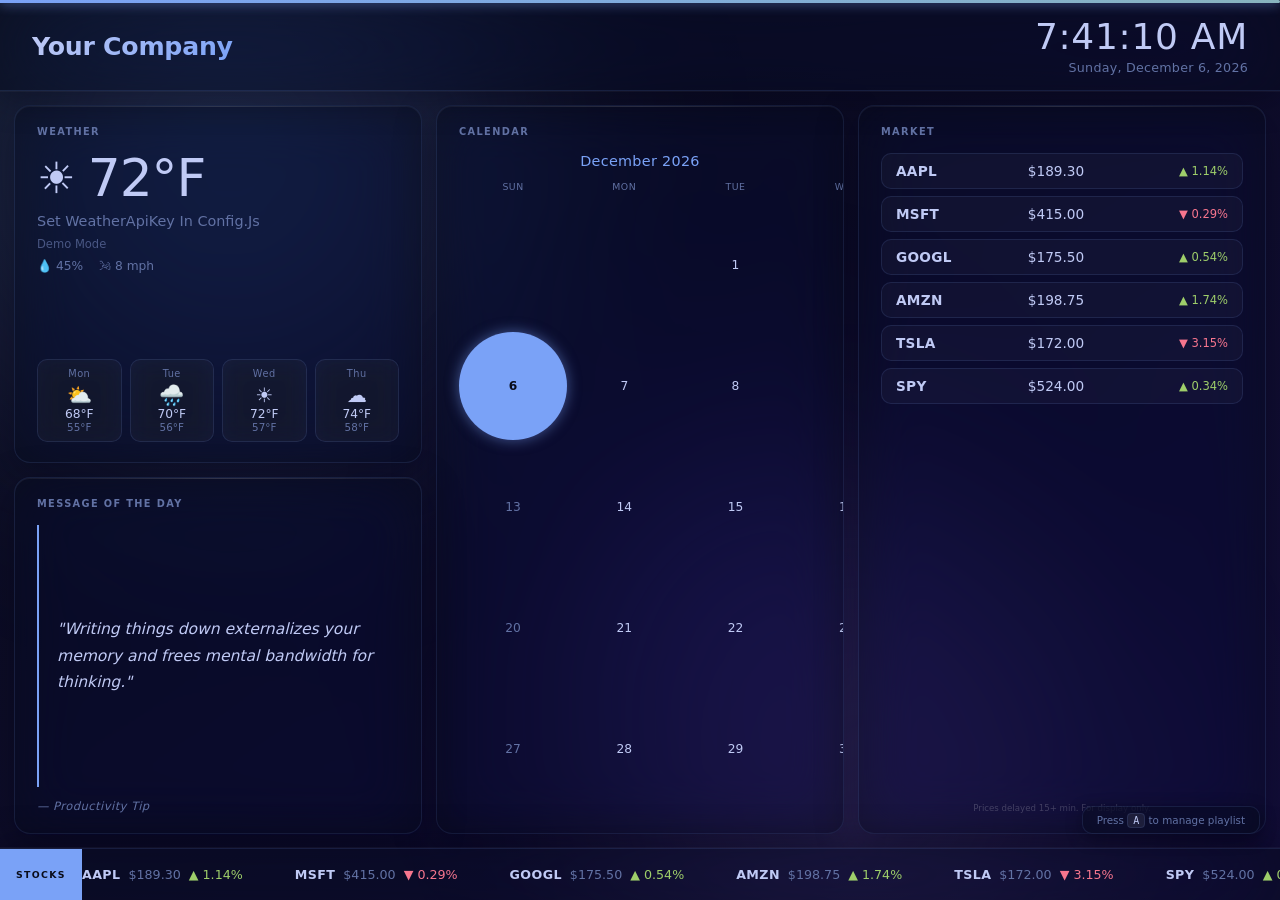
==== commit 084352b6: "Fix theme persistence, add settings UI, message sources, and music player Theme bug fix: - themes.js" ====
--- a/index.html
+++ b/index.html
@@ -88,6 +88,28 @@
   <!-- Admin shortcut hint -->
   <div id="admin-hint" class="admin-hint">Press <kbd>A</kbd> to manage playlist</div>
 
+  <!-- YouTube music player (hidden off-screen, controlled via JS) -->
+  <div id="yt-player-container" aria-hidden="true" style="position:fixed;left:-10px;top:-10px;width:2px;height:2px;overflow:hidden;pointer-events:none;opacity:0;">
+    <div id="yt-player"></div>
+  </div>
+
+  <!-- Music player controls widget -->
+  <div id="music-player" class="music-player hidden">
+    <button id="music-prev-btn" class="music-btn" title="Previous track">⏮</button>
+    <button id="music-play-btn" class="music-btn music-play-btn" title="Play / Pause">▶</button>
+    <button id="music-next-btn" class="music-btn" title="Next track">⏭</button>
+    <div class="music-divider"></div>
+    <div class="music-track-info">
+      <span class="music-note">♫</span>
+      <span id="music-title" class="music-title">Loading…</span>
+    </div>
+    <div class="music-divider"></div>
+    <div class="music-vol-ctrl">
+      <span class="music-vol-icon">🔊</span>
+      <input type="range" id="music-vol" class="music-vol-slider" min="0" max="100" value="60" />
+    </div>
+  </div>
+
   <script src="config.js"></script>
   <script src="themes.js"></script>
   <script src="app.js"></script>
--- a/styles.css
+++ b/styles.css
@@ -1106,3 +1106,277 @@
 ::-webkit-scrollbar-track { background: transparent; }
 ::-webkit-scrollbar-thumb { background: rgba(255,255,255,0.1); border-radius: 3px; }
 ::-webkit-scrollbar-thumb:hover { background: rgba(255,255,255,0.2); }
+
+/* ============================================================
+   DASHBOARD SETTINGS PANEL
+   ============================================================ */
+
+.settings-section {
+  margin-bottom: 28px;
+  background: var(--glass-bg);
+  backdrop-filter: var(--blur-light);
+  -webkit-backdrop-filter: var(--blur-light);
+  border: 1px solid var(--glass-border);
+  border-radius: var(--radius);
+  overflow: hidden;
+  box-shadow: 0 4px 20px var(--glass-shadow);
+}
+
+.settings-toggle-btn {
+  width: 100%;
+  background: transparent;
+  border: none;
+  color: var(--text);
+  font-family: var(--font);
+  font-size: 0.9rem;
+  font-weight: 600;
+  padding: 16px 20px;
+  display: flex;
+  align-items: center;
+  justify-content: space-between;
+  cursor: pointer;
+  letter-spacing: 0.01em;
+  transition: background 0.15s;
+}
+
+.settings-toggle-btn:hover { background: rgba(255,255,255,0.03); }
+
+.settings-arrow {
+  font-size: 1.2rem;
+  color: var(--text-muted);
+  transition: transform 0.25s cubic-bezier(0.34,1.56,0.64,1);
+  display: inline-block;
+}
+
+.settings-section.open .settings-arrow { transform: rotate(90deg); }
+
+.settings-body {
+  padding: 0 20px 20px;
+  display: flex;
+  flex-direction: column;
+  gap: 0;
+}
+
+.settings-body.hidden { display: none; }
+
+.settings-group {
+  padding: 18px 0;
+  border-top: 1px solid var(--glass-border);
+}
+
+.settings-group:first-child { border-top: none; }
+
+.settings-group-title {
+  font-size: 0.7rem;
+  font-weight: 700;
+  letter-spacing: 0.12em;
+  text-transform: uppercase;
+  color: var(--accent);
+  margin-bottom: 14px;
+}
+
+.settings-link {
+  color: var(--accent);
+  text-decoration: none;
+  font-weight: 400;
+  letter-spacing: 0;
+  text-transform: none;
+  font-size: 0.7rem;
+  margin-left: 6px;
+  opacity: 0.8;
+}
+.settings-link:hover { opacity: 1; text-decoration: underline; }
+
+.settings-hint-box {
+  background: rgba(255,255,255,0.03);
+  border: 1px solid var(--glass-border);
+  border-radius: var(--radius-sm);
+  padding: 9px 13px;
+  font-size: 0.78rem;
+  color: var(--text-muted);
+  line-height: 1.5;
+  margin-bottom: 12px;
+}
+
+.settings-hint-box strong { color: var(--accent); font-weight: 600; }
+
+.toggle-row-label {
+  display: flex;
+  align-items: center;
+  gap: 10px;
+  font-size: 0.85rem;
+  color: var(--text);
+  cursor: pointer;
+  user-select: none;
+  text-transform: none;
+  letter-spacing: 0;
+  font-weight: 400;
+}
+
+.settings-footer {
+  display: flex;
+  align-items: center;
+  justify-content: flex-end;
+  gap: 14px;
+  padding-top: 18px;
+  border-top: 1px solid var(--glass-border);
+  margin-top: 4px;
+}
+
+.settings-save-hint {
+  font-size: 0.72rem;
+  color: var(--text-muted);
+}
+
+textarea {
+  width: 100%;
+  background: rgba(255,255,255,0.05);
+  border: 1px solid var(--glass-border);
+  border-radius: var(--radius-sm);
+  color: var(--text);
+  font-family: var(--font);
+  font-size: 0.85rem;
+  padding: 9px 13px;
+  outline: none;
+  transition: border-color 0.15s, background 0.15s;
+  resize: vertical;
+  line-height: 1.6;
+}
+textarea:focus { border-color: var(--accent); background: rgba(255,255,255,0.07); }
+
+/* ============================================================
+   MUSIC PLAYER WIDGET (viewer)
+   ============================================================ */
+
+.music-player {
+  position: fixed;
+  bottom: calc(var(--footer-h) + 14px);
+  right: 18px;
+  z-index: 150;
+  display: flex;
+  align-items: center;
+  gap: 4px;
+  background: var(--glass-bg);
+  backdrop-filter: var(--blur);
+  -webkit-backdrop-filter: var(--blur);
+  border: 1px solid var(--glass-border);
+  border-radius: 999px;
+  padding: 8px 16px;
+  box-shadow:
+    0 1px 0 rgba(255,255,255,0.07) inset,
+    0 8px 32px var(--glass-shadow);
+  max-width: 480px;
+  transition: opacity 0.3s;
+}
+
+.music-player.hidden { display: none; }
+
+.music-btn {
+  background: rgba(255,255,255,0.06);
+  border: 1px solid rgba(255,255,255,0.08);
+  color: var(--text);
+  font-size: 0.75rem;
+  width: 30px;
+  height: 30px;
+  border-radius: 50%;
+  cursor: pointer;
+  display: flex;
+  align-items: center;
+  justify-content: center;
+  transition: background 0.15s, transform 0.1s;
+  flex-shrink: 0;
+}
+
+.music-btn:hover  { background: rgba(255,255,255,0.14); }
+.music-btn:active { transform: scale(0.9); }
+
+.music-play-btn {
+  width: 34px;
+  height: 34px;
+  font-size: 0.85rem;
+  background: color-mix(in srgb, var(--accent) 18%, transparent);
+  border-color: color-mix(in srgb, var(--accent) 40%, transparent);
+  color: var(--accent);
+}
+
+.music-play-btn:hover {
+  background: color-mix(in srgb, var(--accent) 28%, transparent);
+}
+
+.music-divider {
+  width: 1px;
+  height: 20px;
+  background: var(--glass-border);
+  margin: 0 6px;
+  flex-shrink: 0;
+}
+
+.music-track-info {
+  display: flex;
+  align-items: center;
+  gap: 7px;
+  min-width: 0;
+  flex: 1;
+}
+
+.music-note {
+  font-size: 0.8rem;
+  color: var(--accent);
+  flex-shrink: 0;
+  animation: music-pulse 1.8s ease-in-out infinite;
+}
+
+@keyframes music-pulse {
+  0%,100% { opacity: 1; }
+  50%      { opacity: 0.4; }
+}
+
+.music-title {
+  font-size: 0.78rem;
+  color: var(--text-muted);
+  white-space: nowrap;
+  overflow: hidden;
+  text-overflow: ellipsis;
+  max-width: 200px;
+  letter-spacing: 0.01em;
+}
+
+.music-vol-ctrl {
+  display: flex;
+  align-items: center;
+  gap: 7px;
+  flex-shrink: 0;
+}
+
+.music-vol-icon { font-size: 0.8rem; }
+
+.music-vol-slider {
+  -webkit-appearance: none;
+  appearance: none;
+  width: 72px;
+  height: 3px;
+  background: var(--glass-border);
+  border-radius: 3px;
+  outline: none;
+  cursor: pointer;
+}
+
+.music-vol-slider::-webkit-slider-thumb {
+  -webkit-appearance: none;
+  appearance: none;
+  width: 12px;
+  height: 12px;
+  background: var(--accent);
+  border-radius: 50%;
+  cursor: pointer;
+  box-shadow: 0 0 6px color-mix(in srgb, var(--accent) 50%, transparent);
+}
+
+.music-vol-slider::-moz-range-thumb {
+  width: 12px;
+  height: 12px;
+  background: var(--accent);
+  border: none;
+  border-radius: 50%;
+  cursor: pointer;
+}
